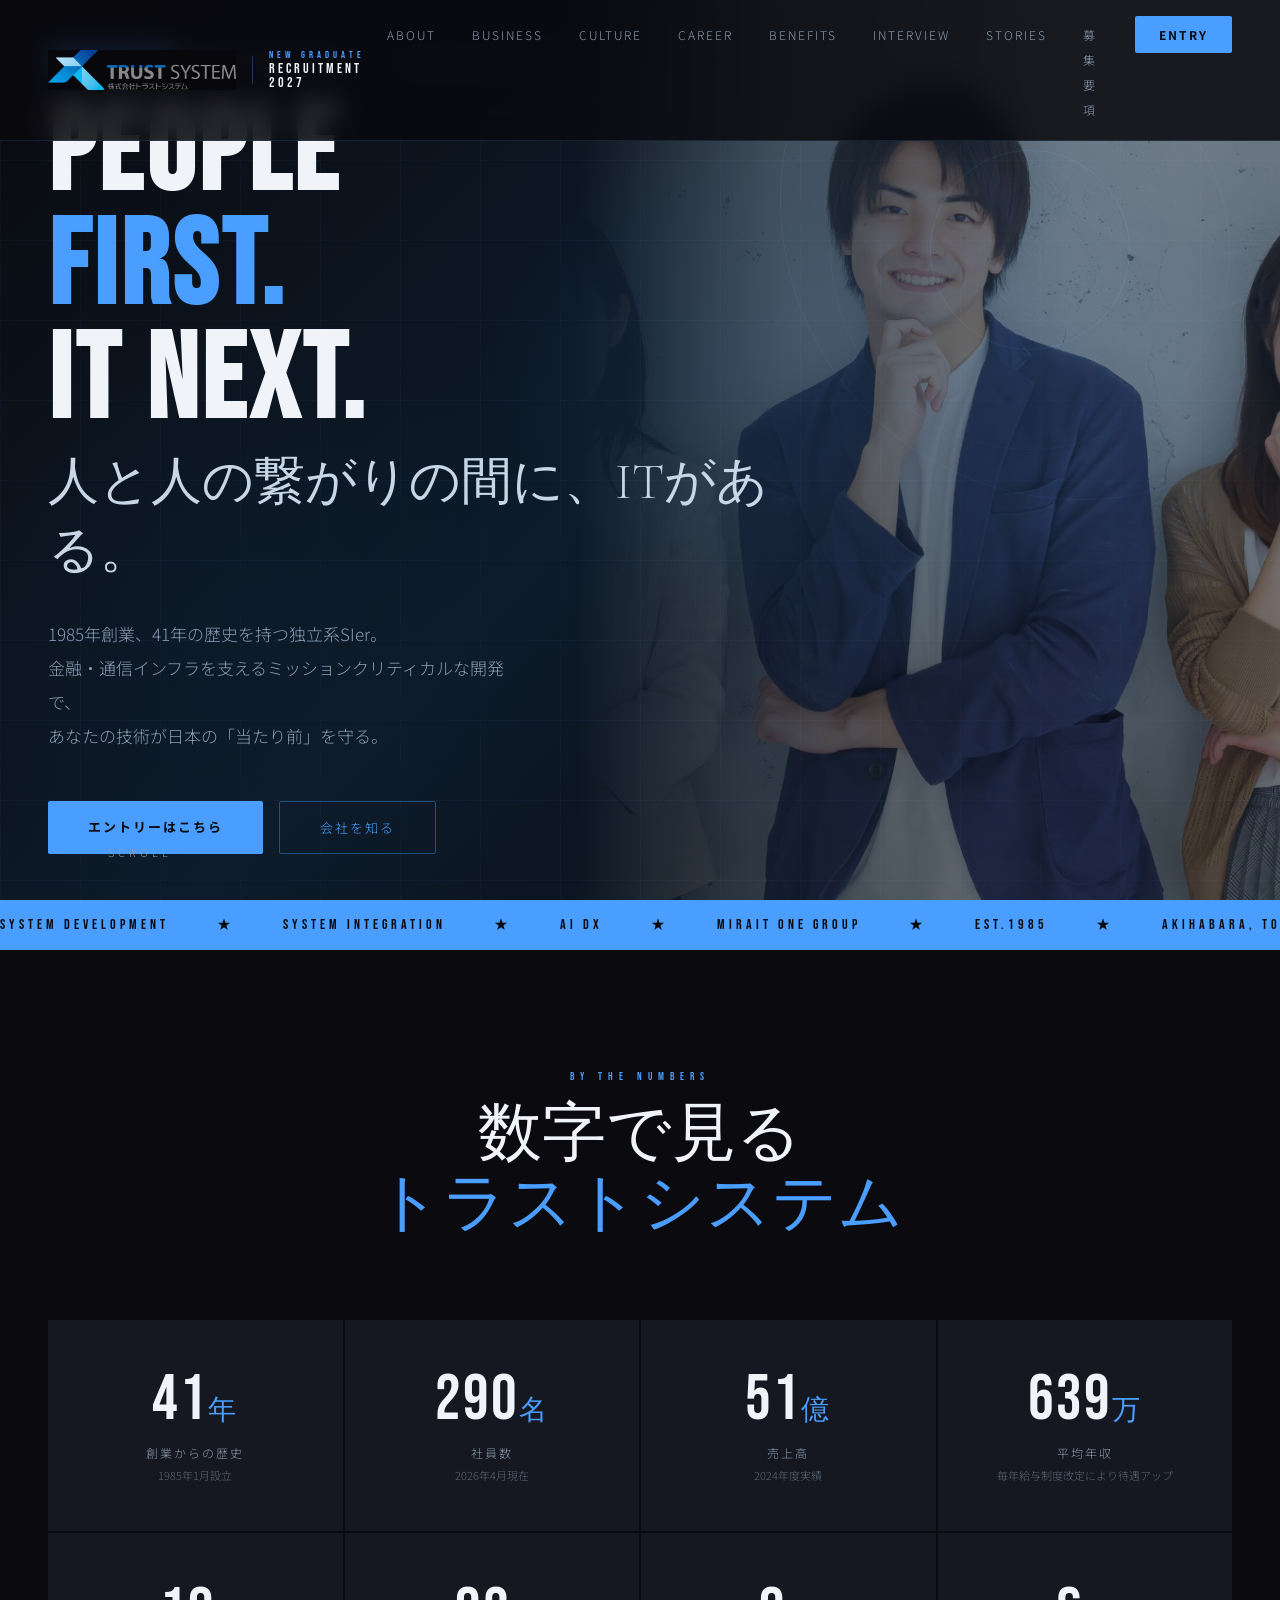
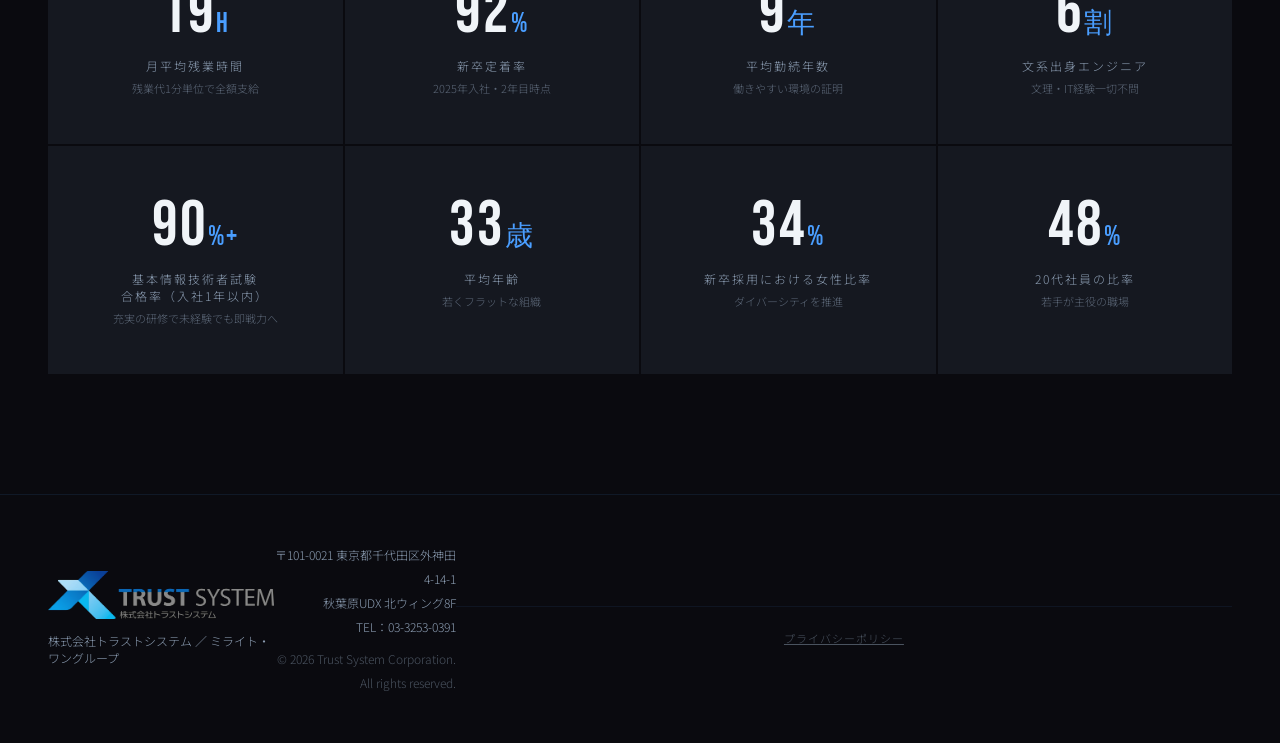
==== index.html @ 33cf2e9e "Add privacy policy link to footer and entry page Co-Authored-By: Claude Sonnet 4.6 <noreply@anthropi" ====
<!DOCTYPE html>
<html lang="ja">
<head>
<meta charset="UTF-8">
<meta name="viewport" content="width=device-width, initial-scale=1.0">
<title>新卒採用 特設サイト | 株式会社トラストシステム 新卒採用</title>
<link rel="preconnect" href="https://fonts.googleapis.com">
<link href="https://fonts.googleapis.com/css2?family=Noto+Sans+JP:wght@300;400;500;700&family=Bebas+Neue&family=Cormorant+Garamond:wght@300;400;600&display=swap" rel="stylesheet">
<link rel="stylesheet" href="css/style.css">
<link rel="icon" type="image/png" href="img/favicon.png">
</head>
<body>
<!-- NAV -->
<nav>
  <a class="nav-logo" href="index.html">
    <!-- 正式ロゴ画像 -->
    <img src="img/img_2.png" alt="株式会社トラストシステム" class="nav-logo-img" onerror="this.style.display=&#39;none&#39;;this.nextElementSibling.style.display=&#39;flex&#39;;">
    <!-- フォールバック用テキストロゴ -->
    <span style="display:none;font-family:&#39;Bebas Neue&#39;,sans-serif;font-size:18px;letter-spacing:3px;color:#f0f4f8;">TRUST<span style="color:#4a9eff;">SYSTEM</span></span>
    <div class="nav-logo-divider"></div>
    <div class="nav-logo-badge">
      <span class="nav-logo-badge-top">New Graduate</span>
      <span class="nav-logo-badge-bottom">RECRUITMENT 2027</span>
    </div>
  </a>
  <ul class="nav-links">
    <li><a href="about.html">About</a></li>
    <li><a href="business.html">Business</a></li>
    <li><a href="culture.html">Culture</a></li>
    <li><a href="career.html">Career</a></li>
    <li><a href="welfare.html">Benefits</a></li>
    <li><a href="interview.html">Interview</a></li>
    <li><a href="stories.html">Stories</a></li>
    <li><a href="recruit.html">募集要項</a></li>
    <li><a href="entry.html" class="nav-entry">Entry</a></li>
  </ul>
  <button class="nav-hamburger" id="navHamburger" aria-label="メニュー">
    <span></span><span></span><span></span>
  </button>
</nav>
<div class="nav-mobile-overlay" id="navOverlay"></div>
<div class="nav-mobile-menu" id="navMobileMenu">
  <a href="about.html">About</a>
  <a href="business.html">Business</a>
  <a href="culture.html">Culture</a>
  <a href="career.html">Career</a>
  <a href="welfare.html">Benefits</a>
  <a href="interview.html">Interview</a>
  <a href="stories.html">Stories</a>
  <a href="recruit.html">募集要項</a>
  <a href="entry.html" class="nav-entry-mobile">Entry</a>
</div>
<!-- HERO -->
<section id="hero">
  <div class="hero-bg"></div>
  <div class="hero-grid"></div>
  <div class="hero-circle hero-circle-1"></div>
  <div class="hero-circle hero-circle-2"></div>
  <div class="hero-circle hero-circle-3"></div>
  <!-- ヒーロー画像 -->
  <div style="
    position: absolute;
    right: 0; top: 0; bottom: 0;
    width: 55%;
    z-index: 0;
    overflow: hidden;
  ">
    <img src="img/img_1.jpeg" alt="トラストシステム 社員" style="
        width: 100%;
        height: 100%;
        object-fit: cover;
        object-position: center top;
        opacity: 0.45;
        mask-image: linear-gradient(to right, transparent 0%, rgba(0,0,0,0.6) 30%, rgba(0,0,0,1) 70%);
        -webkit-mask-image: linear-gradient(to right, transparent 0%, rgba(0,0,0,0.6) 30%, rgba(0,0,0,1) 70%);
      ">
  </div>

  <div class="hero-content">
    <div style="display:flex;align-items:center;gap:12px;margin-bottom:24px;opacity:0;animation:fadeUp 0.8s 0.2s forwards;">
      <div style="background:var(--accent);color:var(--black);font-family:&#39;Bebas Neue&#39;,sans-serif;font-size:11px;letter-spacing:4px;padding:6px 16px;">NEW GRADUATE</div>
      <div style="border:1px solid rgba(74,158,255,0.4);color:var(--accent);font-family:&#39;Bebas Neue&#39;,sans-serif;font-size:11px;letter-spacing:4px;padding:6px 16px;">RECRUITMENT 2027</div>
      <div style="width:32px;height:1px;background:rgba(74,158,255,0.4);"></div>
      <span style="font-size:11px;letter-spacing:3px;color:var(--gray);">株式会社トラストシステム</span>
    </div>
    <p class="hero-label" style="margin-bottom:0;opacity:1;animation:none;display:none;">Trust System — New Graduate Recruitment 2027</p>
    <h1 class="hero-title">PEOPLE<br><span class="accent">FIRST.</span><br>IT NEXT.</h1>
    <p class="hero-subtitle-jp">人と人の繋がりの間に、ITがある。</p>
    <p class="hero-tagline">
      1985年創業、41年の歴史を持つ独立系SIer。<br>
      金融・通信インフラを支えるミッションクリティカルな開発で、<br>
      あなたの技術が日本の「当たり前」を守る。
    </p>
    <div class="hero-ctas">
      <a href="entry.html" class="btn-primary">エントリーはこちら</a>
      <a href="about.html" class="btn-outline">会社を知る</a>
    </div>
  </div>
  <div class="scroll-indicator">
    <div class="scroll-line"></div>
    <span>Scroll</span>
  </div>
</section>
<!-- MARQUEE -->
<div class="marquee-section">
  <div class="marquee-track">
    <span class="marquee-item">SYSTEM DEVELOPMENT</span>
    <span class="marquee-item">★</span>
    <span class="marquee-item">SYSTEM INTEGRATION</span>
    <span class="marquee-item">★</span>
    <span class="marquee-item">AI DX</span>
    <span class="marquee-item">★</span>
    <span class="marquee-item">MIRAIT ONE GROUP</span>
    <span class="marquee-item">★</span>
    <span class="marquee-item">EST.1985</span>
    <span class="marquee-item">★</span>
    <span class="marquee-item">AKIHABARA, TOKYO</span>
    <span class="marquee-item">★</span>
    <span class="marquee-item">SYSTEM DEVELOPMENT</span>
    <span class="marquee-item">★</span>
    <span class="marquee-item">SYSTEM INTEGRATION</span>
    <span class="marquee-item">★</span>
    <span class="marquee-item">AI DX</span>
    <span class="marquee-item">★</span>
    <span class="marquee-item">MIRAIT ONE GROUP</span>
    <span class="marquee-item">★</span>
    <span class="marquee-item">EST.1985</span>
    <span class="marquee-item">★</span>
    <span class="marquee-item">AKIHABARA, TOKYO</span>
    <span class="marquee-item">★</span>
  </div>
</div>
<!-- NUMBERS -->
<section id="numbers">
  <div class="numbers-header">
    <p class="section-label">By the Numbers</p>
    <h2 class="section-title">数字で見る<br><em>トラストシステム</em></h2>
  </div>
  <div class="numbers-grid">
    <div class="number-card" style="opacity: 0; transform: translateY(20px); transition: opacity 0.6s, transform 0.6s;">
      <div class="number-value">41<span class="unit">年</span></div>
      <div class="number-label">創業からの歴史</div>
      <div class="number-sub">1985年1月設立</div>
    </div>
    <div class="number-card" style="opacity: 0; transform: translateY(20px); transition: opacity 0.6s, transform 0.6s;">
      <div class="number-value">290<span class="unit">名</span></div>
      <div class="number-label">社員数</div>
      <div class="number-sub">2026年4月現在</div>
    </div>
    <div class="number-card" style="opacity: 0; transform: translateY(20px); transition: opacity 0.6s, transform 0.6s;">
      <div class="number-value">51<span class="unit">億</span></div>
      <div class="number-label">売上高</div>
      <div class="number-sub">2024年度実績</div>
    </div>
    <div class="number-card" style="opacity: 0; transform: translateY(20px); transition: opacity 0.6s, transform 0.6s;">
      <div class="number-value">639<span class="unit">万</span></div>
      <div class="number-label">平均年収</div>
      <div class="number-sub">毎年給与制度改定により待遇アップ</div>
    </div>
    <div class="number-card" style="opacity: 0; transform: translateY(20px); transition: opacity 0.6s, transform 0.6s;">
      <div class="number-value">19<span class="unit">h</span></div>
      <div class="number-label">月平均残業時間</div>
      <div class="number-sub">残業代1分単位で全額支給</div>
    </div>
    <div class="number-card" style="opacity: 0; transform: translateY(20px); transition: opacity 0.6s, transform 0.6s;">
      <div class="number-value">92<span class="unit">%</span></div>
      <div class="number-label">新卒定着率</div>
      <div class="number-sub">2025年入社・2年目時点</div>
    </div>
    <div class="number-card" style="opacity: 0; transform: translateY(20px); transition: opacity 0.6s, transform 0.6s;">
      <div class="number-value">9<span class="unit">年</span></div>
      <div class="number-label">平均勤続年数</div>
      <div class="number-sub">働きやすい環境の証明</div>
    </div>
    <div class="number-card" style="opacity: 0; transform: translateY(20px); transition: opacity 0.6s, transform 0.6s;">
      <div class="number-value">6<span class="unit">割</span></div>
      <div class="number-label">文系出身エンジニア</div>
      <div class="number-sub">文理・IT経験一切不問</div>
    </div>
    <div class="number-card" style="opacity: 0; transform: translateY(20px); transition: opacity 0.6s, transform 0.6s;">
      <div class="number-value">90<span class="unit">%+</span></div>
      <div class="number-label">基本情報技術者試験<br>合格率（入社1年以内）</div>
      <div class="number-sub">充実の研修で未経験でも即戦力へ</div>
    </div>
    <div class="number-card" style="opacity: 0; transform: translateY(20px); transition: opacity 0.6s, transform 0.6s;">
      <div class="number-value">33<span class="unit">歳</span></div>
      <div class="number-label">平均年齢</div>
      <div class="number-sub">若くフラットな組織</div>
    </div>
    <div class="number-card" style="opacity: 0; transform: translateY(20px); transition: opacity 0.6s, transform 0.6s;">
      <div class="number-value">34<span class="unit">%</span></div>
      <div class="number-label">新卒採用における女性比率</div>
      <div class="number-sub">ダイバーシティを推進</div>
    </div>
    <div class="number-card" style="opacity: 0; transform: translateY(20px); transition: opacity 0.6s, transform 0.6s;">
      <div class="number-value">48<span class="unit">%</span></div>
      <div class="number-label">20代社員の比率</div>
      <div class="number-sub">若手が主役の職場</div>
    </div>
  </div>
</section>
<footer>
  <div>
    <div class="footer-logo"><img src="img/img_2.png" alt="株式会社トラストシステム"></div>
    <p style="font-size:12px;color:var(--gray);margin-top:8px;">株式会社トラストシステム ／ ミライト・ワングループ</p>
  </div>
  <div class="footer-info">
    <p>〒101-0021 東京都千代田区外神田4-14-1</p>
    <p>秋葉原UDX 北ウィング8F</p>
    <p>TEL：03-3253-0391</p>
    <p style="margin-top:8px;color:rgba(138,155,176,0.5);">© 2026 Trust System Corporation. All rights reserved.</p>
  </div>
  <div style="margin-top:16px;padding-top:16px;border-top:1px solid rgba(74,158,255,0.08);width:100%;text-align:center;">
    <a href="https://www.trustsystem.co.jp/privacypolicy" target="_blank" rel="noopener" style="font-size:11px;color:rgba(138,155,176,0.5);text-decoration:underline;letter-spacing:1px;">プライバシーポリシー</a>
  </div>
</footer>
<script>
  const observer = new IntersectionObserver((entries) => {
    entries.forEach(entry => {
      if (entry.isIntersecting) {
        entry.target.style.opacity = '1';
        entry.target.style.transform = 'translateY(0)';
      }
    });
  }, { threshold: 0.1 });
  document.querySelectorAll('.number-card,.biz-card,.culture-card,.welfare-item,.fork-card,.project-card').forEach(el => {
    el.style.opacity = '0';
    el.style.transform = 'translateY(20px)';
    el.style.transition = 'opacity 0.6s ease, transform 0.6s ease';
    observer.observe(el);
  });
  const nav = document.querySelector('nav');
  window.addEventListener('scroll', () => {
    nav.style.background = window.scrollY > 50 ? 'rgba(10,10,15,0.97)' : 'rgba(10,10,15,0.85)';
  });
  const currentPage = location.pathname.split('/').pop() || 'index.html';
  document.querySelectorAll('.nav-links a:not(.nav-entry)').forEach(a => {
    if (a.getAttribute('href') === currentPage) a.style.color = 'var(--accent)';
  });
  const hamburger = document.getElementById('navHamburger');
  const overlay = document.getElementById('navOverlay');
  const mobileMenu = document.getElementById('navMobileMenu');
  function toggleMenu(open) {
    hamburger.classList.toggle('open', open);
    overlay.classList.toggle('open', open);
    mobileMenu.classList.toggle('open', open);
    document.body.style.overflow = open ? 'hidden' : '';
  }
  hamburger.addEventListener('click', () => toggleMenu(!mobileMenu.classList.contains('open')));
  overlay.addEventListener('click', () => toggleMenu(false));
  mobileMenu.querySelectorAll('a').forEach(a => a.addEventListener('click', () => toggleMenu(false)));
</script>
</body>
</html>
---- css/style.css ----
:root {
    --black: #0a0a0f;
    --dark: #0f1117;
    --dark2: #151820;
    --navy: #0d1b2a;
    --blue: #1a3a5c;
    --accent: #4a9eff;
    --accent2: #7ec8e3;
    --white: #f0f4f8;
    --gray: #8a9bb0;
    --light-gray: #c8d6e5;
    --gold: #c9a84c;
  }

  * { margin: 0; padding: 0; box-sizing: border-box; }

  html { scroll-behavior: smooth; }

  body {
    background: var(--black);
    color: var(--white);
    font-family: 'Noto Sans JP', sans-serif;
    font-weight: 300;
    font-size: 17px;
    overflow-x: hidden;
  }

  /* ===== NAV ===== */
  nav {
    position: fixed;
    top: 0; left: 0; right: 0;
    z-index: 100;
    display: flex;
    justify-content: space-between;
    align-items: center;
    padding: 20px 48px;
    background: rgba(10,10,15,0.85);
    backdrop-filter: blur(12px);
    border-bottom: 1px solid rgba(74,158,255,0.15);
  }

  .nav-logo {
    display: flex;
    align-items: center;
    gap: 16px;
    text-decoration: none;
  }

  .nav-logo-img {
    height: 40px;
    width: auto;
    /* 黒背景のロゴなので背景とブレンド */
    mix-blend-mode: lighten;
  }

  .nav-logo-divider {
    width: 1px;
    height: 28px;
    background: rgba(74,158,255,0.3);
  }

  .nav-logo-badge {
    display: flex;
    flex-direction: column;
    gap: 2px;
  }

  .nav-logo-badge-top {
    font-family: 'Bebas Neue', sans-serif;
    font-size: 10px;
    letter-spacing: 4px;
    color: var(--accent);
    line-height: 1;
  }

  .nav-logo-badge-bottom {
    font-family: 'Bebas Neue', sans-serif;
    font-size: 14px;
    letter-spacing: 3px;
    color: var(--white);
    line-height: 1;
  }

  .nav-links {
    display: flex;
    gap: 36px;
    list-style: none;
  }

  .nav-links a {
    color: var(--gray);
    text-decoration: none;
    font-size: 12px;
    letter-spacing: 2px;
    text-transform: uppercase;
    transition: color 0.3s;
  }

  .nav-links a:hover { color: var(--accent); }

  .nav-entry {
    background: var(--accent);
    color: var(--black) !important;
    padding: 10px 24px;
    border-radius: 2px;
    font-weight: 700 !important;
    transition: background 0.3s !important;
  }

  .nav-entry:hover { background: var(--accent2) !important; color: var(--black) !important; }

  /* ===== HERO ===== */
  #hero {
    min-height: 100vh;
    display: flex;
    flex-direction: column;
    justify-content: center;
    align-items: flex-start;
    padding: 0 48px;
    position: relative;
    overflow: hidden;
  }

  .hero-bg {
    position: absolute;
    inset: 0;
    background:
      radial-gradient(ellipse 60% 50% at 80% 40%, rgba(26,58,92,0.6) 0%, transparent 70%),
      radial-gradient(ellipse 40% 60% at 20% 70%, rgba(13,27,42,0.8) 0%, transparent 60%),
      linear-gradient(135deg, #0a0a0f 0%, #0d1b2a 50%, #0a0a0f 100%);
  }

  .hero-grid {
    position: absolute;
    inset: 0;
    background-image:
      linear-gradient(rgba(74,158,255,0.04) 1px, transparent 1px),
      linear-gradient(90deg, rgba(74,158,255,0.04) 1px, transparent 1px);
    background-size: 80px 80px;
  }

  .hero-circle {
    position: absolute;
    border-radius: 50%;
    border: 1px solid rgba(74,158,255,0.1);
  }

  .hero-circle-1 {
    width: 600px; height: 600px;
    right: -100px; top: -100px;
    animation: rotate 40s linear infinite;
  }

  .hero-circle-2 {
    width: 400px; height: 400px;
    right: 50px; top: 50px;
    border-color: rgba(74,158,255,0.07);
    animation: rotate 30s linear infinite reverse;
  }

  .hero-circle-3 {
    width: 200px; height: 200px;
    right: 150px; top: 150px;
    border-color: rgba(74,158,255,0.15);
  }

  @keyframes rotate {
    from { transform: rotate(0deg); }
    to { transform: rotate(360deg); }
  }

  .hero-content {
    position: relative;
    z-index: 1;
    max-width: 800px;
  }

  .hero-label {
    font-family: 'Bebas Neue', sans-serif;
    font-size: 12px;
    letter-spacing: 6px;
    color: var(--accent);
    margin-bottom: 24px;
    opacity: 0;
    animation: fadeUp 0.8s 0.2s forwards;
  }

  .hero-title {
    font-family: 'Bebas Neue', sans-serif;
    font-size: clamp(64px, 10vw, 120px);
    line-height: 0.95;
    letter-spacing: 4px;
    color: var(--white);
    margin-bottom: 8px;
    opacity: 0;
    animation: fadeUp 0.8s 0.4s forwards;
  }

  .hero-title .accent { color: var(--accent); }

  .hero-subtitle-jp {
    font-family: 'Cormorant Garamond', serif;
    font-size: clamp(28px, 4vw, 52px);
    font-weight: 300;
    color: var(--light-gray);
    margin-bottom: 32px;
    opacity: 0;
    animation: fadeUp 0.8s 0.6s forwards;
  }

  .hero-tagline {
    font-size: 17px;
    line-height: 2;
    color: var(--gray);
    max-width: 480px;
    margin-bottom: 48px;
    opacity: 0;
    animation: fadeUp 0.8s 0.8s forwards;
  }

  .hero-ctas {
    display: flex;
    gap: 16px;
    opacity: 0;
    animation: fadeUp 0.8s 1s forwards;
  }

  .btn-primary {
    background: var(--accent);
    color: var(--black);
    padding: 16px 40px;
    font-size: 13px;
    font-weight: 700;
    letter-spacing: 2px;
    text-transform: uppercase;
    text-decoration: none;
    border-radius: 2px;
    transition: all 0.3s;
    font-family: 'Noto Sans JP', sans-serif;
  }

  .btn-primary:hover {
    background: var(--accent2);
    transform: translateY(-2px);
    box-shadow: 0 8px 24px rgba(74,158,255,0.3);
  }

  .btn-outline {
    border: 1px solid rgba(74,158,255,0.4);
    color: var(--accent);
    padding: 16px 40px;
    font-size: 13px;
    letter-spacing: 2px;
    text-transform: uppercase;
    text-decoration: none;
    border-radius: 2px;
    transition: all 0.3s;
  }

  .btn-outline:hover {
    border-color: var(--accent);
    background: rgba(74,158,255,0.1);
  }

  .scroll-indicator {
    position: absolute;
    bottom: 40px;
    left: 48px;
    z-index: 1;
    display: flex;
    align-items: center;
    gap: 12px;
    opacity: 0;
    animation: fadeIn 1s 1.5s forwards;
  }

  .scroll-indicator span {
    font-size: 11px;
    letter-spacing: 4px;
    color: var(--gray);
    text-transform: uppercase;
  }

  .scroll-line {
    width: 48px;
    height: 1px;
    background: linear-gradient(90deg, var(--accent), transparent);
    animation: pulse 2s infinite;
  }

  @keyframes pulse { 0%,100%{opacity:0.4} 50%{opacity:1} }
  @keyframes fadeUp { from{opacity:0;transform:translateY(30px)} to{opacity:1;transform:translateY(0)} }
  @keyframes fadeIn { from{opacity:0} to{opacity:1} }

  /* ===== SECTION BASE ===== */
  section {
    padding: 120px 48px;
    position: relative;
  }

  .section-label {
    font-family: 'Bebas Neue', sans-serif;
    font-size: 11px;
    letter-spacing: 6px;
    color: var(--accent);
    margin-bottom: 16px;
    text-transform: uppercase;
  }

  .section-title {
    font-family: 'Cormorant Garamond', serif;
    font-size: clamp(36px, 5vw, 64px);
    font-weight: 300;
    line-height: 1.1;
    margin-bottom: 24px;
  }

  .section-title em {
    font-style: normal;
    color: var(--accent);
  }

  .section-desc {
    font-size: 14px;
    line-height: 2;
    color: var(--gray);
    max-width: 540px;
  }

  .divider {
    width: 40px;
    height: 1px;
    background: var(--accent);
    margin: 24px 0;
  }

  /* ===== ABOUT ===== */
  #about {
    background: var(--dark);
  }

  .about-inner {
    display: grid;
    grid-template-columns: 1fr 1fr;
    gap: 80px;
    align-items: center;
    max-width: 1200px;
    margin: 0 auto;
  }

  .about-visual {
    position: relative;
  }

  .about-card {
    background: linear-gradient(135deg, var(--navy), var(--dark2));
    border: 1px solid rgba(74,158,255,0.15);
    border-radius: 4px;
    padding: 48px;
    position: relative;
    overflow: hidden;
  }

  .about-card::before {
    content: '';
    position: absolute;
    top: 0; left: 0; right: 0;
    height: 2px;
    background: linear-gradient(90deg, var(--accent), transparent);
  }

  .about-quote {
    font-family: 'Cormorant Garamond', serif;
    font-size: 28px;
    font-weight: 300;
    line-height: 1.6;
    color: var(--white);
    margin-bottom: 24px;
  }

  .about-quote-sub {
    font-size: 13px;
    color: var(--gray);
    line-height: 2;
  }

  .about-floating-label {
    position: absolute;
    top: 20px; right: 20px;
    background: rgba(74,158,255,0.1);
    border: 1px solid rgba(74,158,255,0.2);
    padding: 6px 14px;
    border-radius: 2px;
    font-family: 'Bebas Neue', sans-serif;
    font-size: 11px;
    letter-spacing: 3px;
    color: var(--accent);
  }

  /* ===== NUMBERS ===== */
  #numbers {
    background: var(--black);
  }

  .numbers-header {
    text-align: center;
    max-width: 600px;
    margin: 0 auto 80px;
  }

  .numbers-grid {
    display: grid;
    grid-template-columns: repeat(4, 1fr);
    gap: 2px;
    max-width: 1200px;
    margin: 0 auto;
  }

  .number-card {
    background: var(--dark2);
    padding: 48px 32px;
    text-align: center;
    position: relative;
    overflow: hidden;
    transition: background 0.3s;
  }

  .number-card:hover { background: var(--navy); }

  .number-card::after {
    content: '';
    position: absolute;
    bottom: 0; left: 0; right: 0;
    height: 2px;
    background: linear-gradient(90deg, transparent, var(--accent), transparent);
    transform: scaleX(0);
    transition: transform 0.4s;
  }

  .number-card:hover::after { transform: scaleX(1); }

  .number-value {
    font-family: 'Bebas Neue', sans-serif;
    font-size: 64px;
    line-height: 1;
    color: var(--white);
    letter-spacing: 2px;
  }

  .number-value .unit {
    font-size: 28px;
    color: var(--accent);
  }

  .number-label {
    font-size: 12px;
    color: var(--gray);
    letter-spacing: 2px;
    margin-top: 12px;
    text-transform: uppercase;
  }

  .number-sub {
    font-size: 11px;
    color: rgba(138,155,176,0.6);
    margin-top: 6px;
  }

  /* ===== BUSINESS ===== */
  #business {
    background: var(--dark);
  }

  .business-inner {
    max-width: 1200px;
    margin: 0 auto;
  }

  .business-header {
    display: grid;
    grid-template-columns: 1fr 1fr;
    gap: 80px;
    align-items: end;
    margin-bottom: 64px;
  }

  .business-cards {
    display: grid;
    grid-template-columns: repeat(3, 1fr);
    gap: 2px;
  }

  .biz-card {
    background: var(--dark2);
    padding: 48px 32px;
    position: relative;
    overflow: hidden;
    transition: background 0.3s;
    cursor: default;
  }

  .biz-card:hover { background: var(--navy); }

  .biz-num {
    font-family: 'Bebas Neue', sans-serif;
    font-size: 80px;
    line-height: 1;
    color: rgba(74,158,255,0.08);
    position: absolute;
    top: 20px; right: 24px;
    letter-spacing: 2px;
  }

  .biz-icon {
    width: 48px;
    height: 48px;
    border: 1px solid rgba(74,158,255,0.3);
    border-radius: 4px;
    display: flex;
    align-items: center;
    justify-content: center;
    margin-bottom: 24px;
    font-size: 22px;
  }

  .biz-title {
    font-size: 18px;
    font-weight: 500;
    margin-bottom: 8px;
    color: var(--white);
  }

  .biz-en {
    font-family: 'Bebas Neue', sans-serif;
    font-size: 11px;
    letter-spacing: 4px;
    color: var(--accent);
    margin-bottom: 16px;
  }

  .biz-desc {
    font-size: 16px;
    line-height: 2;
    color: var(--gray);
  }

  /* ===== CULTURE ===== */
  #culture {
    background: var(--black);
    overflow: hidden;
  }

  .culture-inner {
    max-width: 1200px;
    margin: 0 auto;
  }

  .culture-header {
    margin-bottom: 64px;
  }

  .culture-grid {
    display: grid;
    grid-template-columns: repeat(2, 1fr);
    gap: 2px;
  }

  .culture-card {
    background: var(--dark2);
    padding: 48px;
    position: relative;
    overflow: hidden;
    transition: background 0.3s;
  }

  .culture-card:hover { background: var(--navy); }

  .culture-card.featured {
    grid-column: span 2;
    display: grid;
    grid-template-columns: 1fr 1fr;
    gap: 48px;
    align-items: center;
    background: linear-gradient(135deg, var(--navy), var(--blue));
  }

  .culture-tag {
    display: inline-block;
    background: rgba(74,158,255,0.1);
    border: 1px solid rgba(74,158,255,0.2);
    padding: 4px 12px;
    border-radius: 2px;
    font-size: 11px;
    letter-spacing: 3px;
    color: var(--accent);
    text-transform: uppercase;
    margin-bottom: 20px;
  }

  .culture-title {
    font-size: 22px;
    font-weight: 500;
    margin-bottom: 16px;
    line-height: 1.4;
  }

  .culture-desc {
    font-size: 16px;
    line-height: 2;
    color: var(--gray);
  }

  .culture-visual-num {
    font-family: 'Bebas Neue', sans-serif;
    font-size: 120px;
    line-height: 1;
    color: rgba(74,158,255,0.1);
    letter-spacing: 4px;
  }

  /* ===== CAREER PATH ===== */
  #career {
    background: var(--dark);
  }

  .career-inner {
    max-width: 1200px;
    margin: 0 auto;
  }

  .career-header {
    display: grid;
    grid-template-columns: 1fr 1fr;
    gap: 80px;
    margin-bottom: 64px;
    align-items: end;
  }

  .career-path {
    display: flex;
    gap: 0;
    position: relative;
  }

  .career-path::before {
    content: '';
    position: absolute;
    top: 40px;
    left: 40px;
    right: 40px;
    height: 1px;
    background: linear-gradient(90deg, var(--accent), rgba(74,158,255,0.2));
  }

  .career-step {
    flex: 1;
    text-align: center;
    padding: 0 12px;
    position: relative;
  }

  .career-dot {
    width: 80px;
    height: 80px;
    border-radius: 50%;
    border: 2px solid rgba(74,158,255,0.3);
    background: var(--dark2);
    display: flex;
    align-items: center;
    justify-content: center;
    margin: 0 auto 20px;
    font-family: 'Bebas Neue', sans-serif;
    font-size: 20px;
    color: var(--accent);
    position: relative;
    z-index: 1;
    transition: all 0.3s;
  }

  .career-step:hover .career-dot {
    background: var(--accent);
    color: var(--black);
    border-color: var(--accent);
  }

  .career-step-title {
    font-size: 14px;
    font-weight: 500;
    margin-bottom: 8px;
    color: var(--white);
  }

  .career-step-year {
    font-family: 'Bebas Neue', sans-serif;
    font-size: 11px;
    letter-spacing: 3px;
    color: var(--accent);
    margin-bottom: 8px;
  }

  .career-step-desc {
    font-size: 11px;
    line-height: 1.8;
    color: var(--gray);
  }

  .career-fork {
    margin-top: 64px;
    display: grid;
    grid-template-columns: 1fr 1fr;
    gap: 2px;
  }

  .fork-card {
    background: var(--dark2);
    padding: 40px;
    border-top: 2px solid var(--accent);
    position: relative;
    transition: background 0.3s;
  }

  .fork-card:hover { background: var(--navy); }

  .fork-tag {
    font-family: 'Bebas Neue', sans-serif;
    font-size: 11px;
    letter-spacing: 4px;
    color: var(--accent);
    margin-bottom: 12px;
  }

  .fork-title {
    font-size: 20px;
    font-weight: 500;
    margin-bottom: 16px;
  }

  .fork-desc {
    font-size: 16px;
    line-height: 2;
    color: var(--gray);
  }

  /* ===== WANTEDLY STORIES ===== */
  #stories {
    background: var(--dark2);
  }

  .stories-inner {
    max-width: 1200px;
    margin: 0 auto;
  }

  .stories-header {
    display: flex;
    justify-content: space-between;
    align-items: flex-end;
    margin-bottom: 48px;
  }

  .stories-link-all {
    display: flex;
    align-items: center;
    gap: 8px;
    font-size: 12px;
    letter-spacing: 2px;
    color: var(--accent);
    text-decoration: none;
    text-transform: uppercase;
    transition: gap 0.3s;
  }

  .stories-link-all:hover { gap: 14px; }
  .stories-link-all::after { content: '→'; }

  .stories-list {
    display: flex;
    flex-direction: column;
    gap: 2px;
  }

  .story-item {
    display: flex;
    align-items: center;
    gap: 32px;
    background: var(--dark);
    padding: 28px 32px;
    text-decoration: none;
    color: var(--white);
    transition: background 0.3s;
    position: relative;
    overflow: hidden;
  }

  .story-item::before {
    content: '';
    position: absolute;
    left: 0; top: 0; bottom: 0;
    width: 2px;
    background: var(--accent);
    transform: scaleY(0);
    transition: transform 0.3s;
  }

  .story-item:hover { background: var(--navy); }
  .story-item:hover::before { transform: scaleY(1); }

  .story-num {
    font-family: 'Bebas Neue', sans-serif;
    font-size: 28px;
    color: rgba(74,158,255,0.2);
    min-width: 40px;
    letter-spacing: 2px;
  }

  .story-content { flex: 1; }

  .story-tag-label {
    font-size: 10px;
    letter-spacing: 3px;
    color: var(--accent);
    text-transform: uppercase;
    margin-bottom: 6px;
  }

  .story-title {
    font-size: 16px;
    font-weight: 500;
    color: var(--white);
    line-height: 1.5;
    margin-bottom: 6px;
  }

  .story-excerpt {
    font-size: 15px;
    color: var(--gray);
    line-height: 1.7;
  }

  .story-arrow {
    font-size: 18px;
    color: var(--accent);
    opacity: 0;
    transition: opacity 0.3s, transform 0.3s;
    transform: translateX(-8px);
  }

  .story-item:hover .story-arrow {
    opacity: 1;
    transform: translateX(0);
  }

  /* ===== WELFARE ===== */
  #welfare {
    background: var(--black);
  }

  .welfare-inner {
    max-width: 1200px;
    margin: 0 auto;
  }

  .welfare-grid {
    display: grid;
    grid-template-columns: repeat(3, 1fr);
    gap: 2px;
    margin-top: 64px;
  }

  .welfare-item {
    background: var(--dark2);
    padding: 40px 32px;
    transition: background 0.3s;
  }

  .welfare-item:hover { background: var(--navy); }

  .welfare-icon {
    font-size: 28px;
    margin-bottom: 16px;
    display: block;
  }

  .welfare-title {
    font-size: 16px;
    font-weight: 500;
    margin-bottom: 12px;
    color: var(--white);
  }

  .welfare-desc {
    font-size: 15px;
    line-height: 2;
    color: var(--gray);
  }

  .welfare-highlight {
    font-family: 'Bebas Neue', sans-serif;
    font-size: 32px;
    color: var(--accent);
    display: block;
    margin-bottom: 4px;
  }

  /* ===== RECRUIT INFO ===== */
  #recruit {
    background: var(--dark);
  }

  .recruit-inner {
    max-width: 1200px;
    margin: 0 auto;
  }

  .recruit-table {
    width: 100%;
    border-collapse: collapse;
    margin-top: 48px;
    font-size: 16px;
  }

  .recruit-table tr {
    border-bottom: 1px solid rgba(74,158,255,0.1);
  }

  .recruit-table td {
    padding: 20px 0;
    vertical-align: top;
  }

  .recruit-table td:first-child {
    width: 180px;
    color: var(--accent);
    font-size: 12px;
    letter-spacing: 2px;
    padding-right: 32px;
    font-family: 'Bebas Neue', sans-serif;
  }

  .recruit-table td:last-child {
    color: var(--light-gray);
    line-height: 2;
  }

  /* ===== ENTRY ===== */
  #entry {
    background: linear-gradient(135deg, var(--navy) 0%, var(--dark2) 100%);
    text-align: center;
    padding: 120px 48px;
    position: relative;
    overflow: hidden;
  }

  #entry::before {
    content: 'ENTRY';
    position: absolute;
    font-family: 'Bebas Neue', sans-serif;
    font-size: 300px;
    color: rgba(74,158,255,0.04);
    top: 50%;
    left: 50%;
    transform: translate(-50%, -50%);
    letter-spacing: 20px;
    white-space: nowrap;
  }

  .entry-content {
    position: relative;
    z-index: 1;
  }

  .entry-title {
    font-family: 'Bebas Neue', sans-serif;
    font-size: clamp(48px, 8vw, 96px);
    letter-spacing: 6px;
    line-height: 1;
    margin-bottom: 24px;
  }

  .entry-desc {
    font-size: 14px;
    line-height: 2;
    color: var(--gray);
    max-width: 480px;
    margin: 0 auto 48px;
  }

  .entry-btn {
    display: inline-block;
    background: var(--accent);
    color: var(--black);
    padding: 20px 64px;
    font-size: 14px;
    font-weight: 700;
    letter-spacing: 4px;
    text-transform: uppercase;
    text-decoration: none;
    border-radius: 2px;
    transition: all 0.3s;
  }

  .entry-btn:hover {
    background: var(--white);
    transform: translateY(-3px);
    box-shadow: 0 12px 32px rgba(74,158,255,0.3);
  }

  /* ===== FOOTER ===== */
  footer {
    background: var(--black);
    padding: 48px;
    border-top: 1px solid rgba(74,158,255,0.1);
    display: flex;
    justify-content: space-between;
    align-items: center;
  }

  .footer-logo {
    display: block;
  }

  .footer-logo img {
    height: 48px;
    width: auto;
    mix-blend-mode: lighten;
  }

  .footer-info {
    font-size: 12px;
    color: var(--gray);
    line-height: 2;
    text-align: right;
  }

  /* ===== MARQUEE ===== */
  .marquee-section {
    overflow: hidden;
    background: var(--accent);
    padding: 16px 0;
  }

  .marquee-track {
    display: flex;
    gap: 48px;
    animation: marquee 20s linear infinite;
    white-space: nowrap;
  }

  .marquee-item {
    font-family: 'Bebas Neue', sans-serif;
    font-size: 14px;
    letter-spacing: 4px;
    color: var(--black);
    flex-shrink: 0;
  }

  @keyframes marquee {
    from { transform: translateX(0); }
    to { transform: translateX(-50%); }
  }

  /* ===== FLOW ===== */
  .flow-section {
    margin-top: 64px;
  }

  .flow-steps {
    display: flex;
    align-items: flex-start;
    gap: 0;
    position: relative;
  }

  .flow-step {
    flex: 1;
    position: relative;
    padding-top: 24px;
  }

  .flow-step::before {
    content: '';
    position: absolute;
    top: 36px;
    left: calc(50% + 24px);
    right: calc(-50% + 24px);
    height: 1px;
    background: rgba(74,158,255,0.2);
  }

  .flow-step:last-child::before { display: none; }

  .flow-bubble {
    width: 48px;
    height: 48px;
    background: var(--dark2);
    border: 2px solid rgba(74,158,255,0.4);
    border-radius: 50%;
    display: flex;
    align-items: center;
    justify-content: center;
    font-family: 'Bebas Neue', sans-serif;
    font-size: 16px;
    color: var(--accent);
    margin: 0 auto 16px;
  }

  .flow-label {
    text-align: center;
    font-size: 13px;
    color: var(--light-gray);
    line-height: 1.6;
  }

  /* ===== CLIENTS STRIP ===== */
  .clients-strip {
    background: var(--dark2);
    padding: 40px 48px;
    border-top: 1px solid rgba(74,158,255,0.1);
    border-bottom: 1px solid rgba(74,158,255,0.1);
  }

  .clients-label {
    font-family: 'Bebas Neue', sans-serif;
    font-size: 11px;
    letter-spacing: 5px;
    color: var(--gray);
    margin-bottom: 24px;
    text-align: center;
  }

  .clients-list {
    display: flex;
    flex-wrap: wrap;
    gap: 12px;
    justify-content: center;
    max-width: 900px;
    margin: 0 auto;
  }

  .client-tag {
    background: rgba(74,158,255,0.06);
    border: 1px solid rgba(74,158,255,0.15);
    padding: 8px 20px;
    border-radius: 2px;
    font-size: 12px;
    color: var(--gray);
    letter-spacing: 1px;
    transition: all 0.3s;
  }

  .client-tag:hover {
    background: rgba(74,158,255,0.12);
    border-color: rgba(74,158,255,0.3);
    color: var(--light-gray);
  }

  /* ===== RESPONSIVE ===== */
  @media (max-width: 768px) {
    nav { padding: 16px 24px; }
    .nav-links { display: none; }
    section { padding: 80px 24px; }
    #hero { padding: 0 24px; }
    .hero-title { font-size: 56px; }
    .about-inner, .business-header, .career-header { grid-template-columns: 1fr; gap: 40px; }
    .numbers-grid { grid-template-columns: repeat(2, 1fr); }
    .business-cards { grid-template-columns: 1fr; }
    .culture-grid { grid-template-columns: 1fr; }
    .culture-card.featured { grid-column: span 1; grid-template-columns: 1fr; }
    .career-path { flex-direction: column; gap: 32px; }
    .career-path::before { display: none; }
    .career-fork { grid-template-columns: 1fr; }
    #sns [style*="grid-template-columns:repeat(3"] { grid-template-columns: 1fr !important; }
    .welfare-grid { grid-template-columns: 1fr; }

    [style*="grid-template-columns: repeat(4"] { grid-template-columns: repeat(2, 1fr) !important; }
    [style*="grid-template-columns: repeat(3"] { grid-template-columns: repeat(2, 1fr) !important; }
    footer { flex-direction: column; gap: 24px; text-align: center; }
    .footer-info { text-align: center; }
    .scroll-indicator { display: none; }
    .flow-steps { flex-direction: column; align-items: center; gap: 24px; }
    .flow-step::before { display: none; }
    .recruit-table td:first-child { width: 120px; }
  }

  /* ===== 福利厚生グリッド PC3列 ===== */
  .welfare-cat-grid-4,
  .welfare-cat-grid-3,
  .welfare-cat-grid-2 {
    display: grid !important;
    grid-template-columns: repeat(3, 1fr) !important;
    gap: 2px;
    margin-top: 2px;
  }
  .welfare-highlight-grid {
    display: grid !important;
    grid-template-columns: repeat(3, 1fr) !important;
    gap: 2px;
    margin-bottom: 2px;
  }

  @media (max-width: 768px) {
    .welfare-cat-grid-4,
    .welfare-cat-grid-3,
    .welfare-cat-grid-2,
    .welfare-highlight-grid {
      grid-template-columns: 1fr !important;
    }
  }

  /* ===== HAMBURGER MENU ===== */
  .nav-hamburger {
    display: none;
    flex-direction: column;
    justify-content: center;
    gap: 5px;
    cursor: pointer;
    padding: 8px;
    background: none;
    border: none;
    z-index: 200;
  }
  .nav-hamburger span {
    display: block;
    width: 22px;
    height: 2px;
    background: var(--white);
    transition: all 0.3s ease;
    border-radius: 1px;
  }
  .nav-hamburger.open span:nth-child(1) { transform: translateY(7px) rotate(45deg); }
  .nav-hamburger.open span:nth-child(2) { opacity: 0; transform: scaleX(0); }
  .nav-hamburger.open span:nth-child(3) { transform: translateY(-7px) rotate(-45deg); }

  .nav-mobile-overlay {
    display: none;
    position: fixed;
    inset: 0;
    background: rgba(0,0,0,0.6);
    z-index: 150;
    backdrop-filter: blur(2px);
  }
  .nav-mobile-overlay.open { display: block; }

  .nav-mobile-menu {
    position: fixed;
    top: 0; right: 0; bottom: 0;
    width: 280px;
    background: var(--dark);
    border-left: 1px solid rgba(74,158,255,0.15);
    z-index: 160;
    transform: translateX(100%);
    transition: transform 0.35s cubic-bezier(0.4,0,0.2,1);
    padding: 88px 40px 40px;
    display: flex;
    flex-direction: column;
    overflow-y: auto;
  }
  .nav-mobile-menu.open { transform: translateX(0); }
  .nav-mobile-menu a {
    color: var(--gray);
    text-decoration: none;
    font-size: 12px;
    letter-spacing: 3px;
    text-transform: uppercase;
    padding: 18px 0;
    border-bottom: 1px solid rgba(74,158,255,0.08);
    transition: color 0.3s;
    display: block;
  }
  .nav-mobile-menu a:hover { color: var(--accent); }
  .nav-mobile-menu .nav-entry-mobile {
    margin-top: 28px;
    background: var(--accent);
    color: var(--black) !important;
    text-align: center;
    padding: 14px 0;
    border-radius: 2px;
    font-weight: 700;
    border-bottom: none;
    letter-spacing: 2px;
  }
  .nav-mobile-menu .nav-entry-mobile:hover { background: #6bb3ff; }

  @media (max-width: 768px) {
    .nav-hamburger { display: flex; }
  }
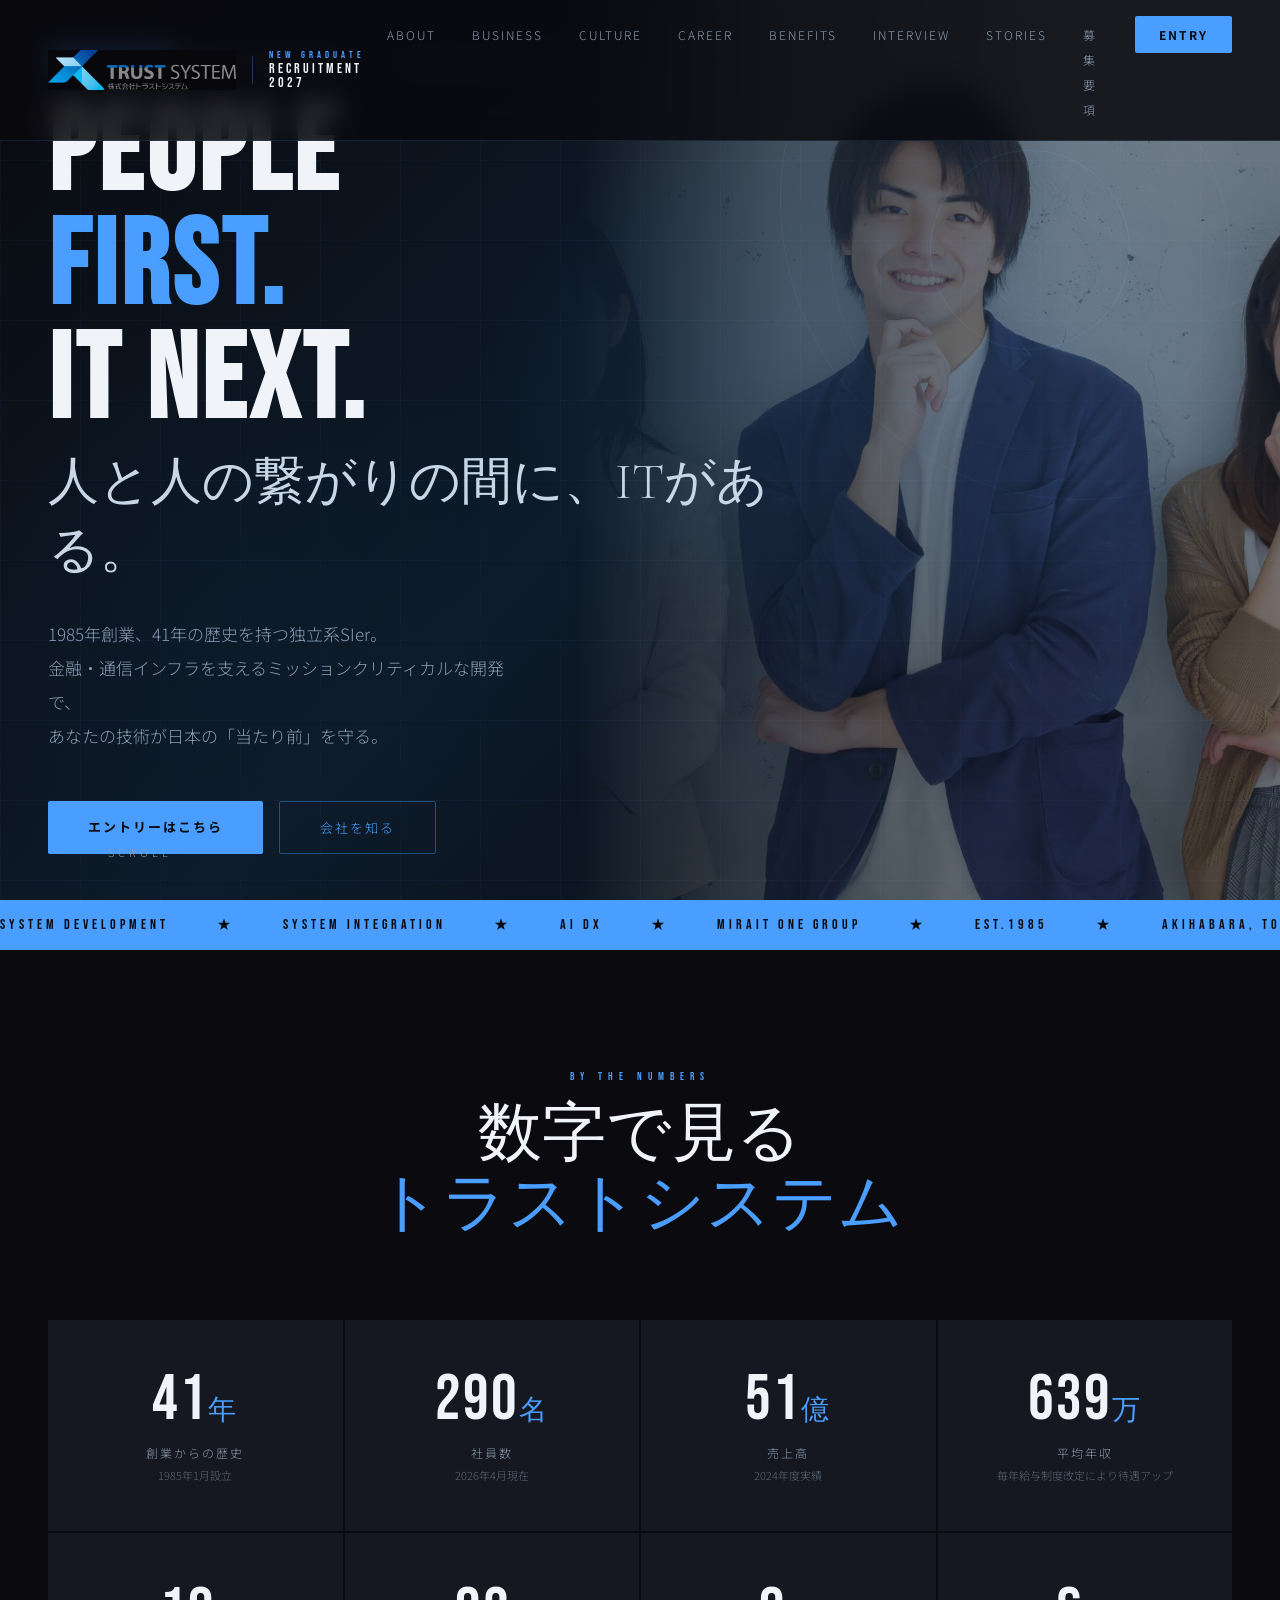
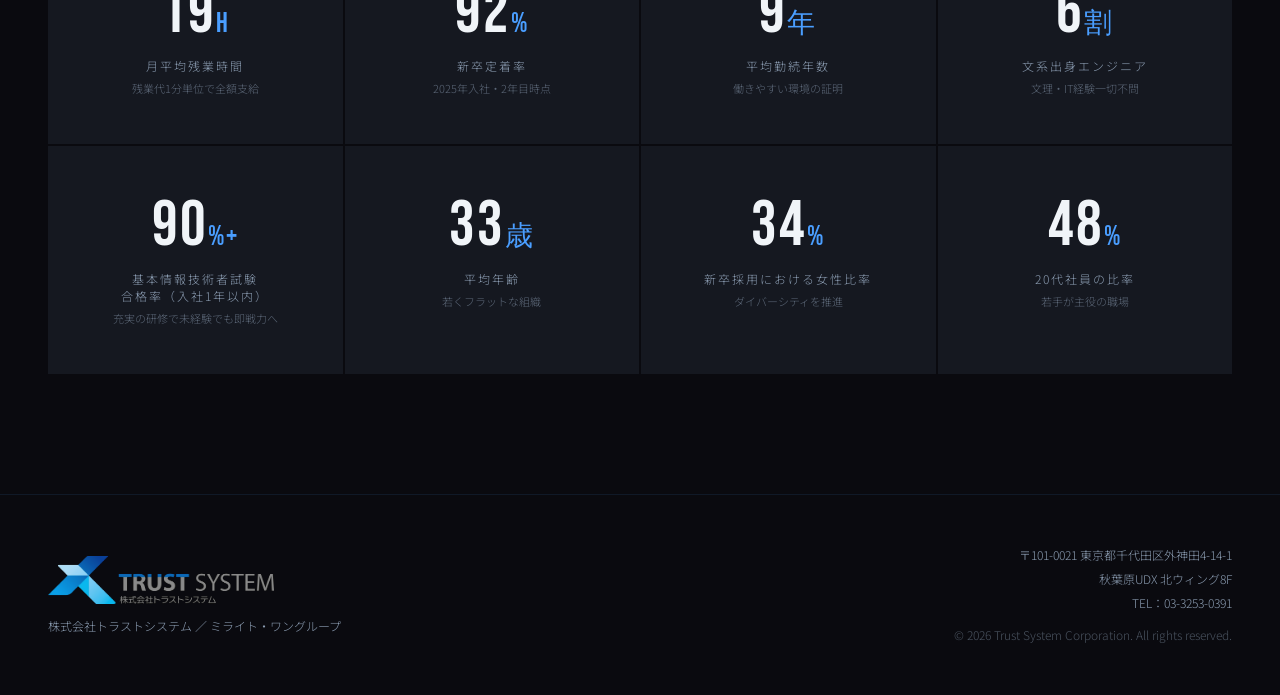
==== commit 1aceb1ef: "Remove privacy policy from footer, keep only on entry page Co-Authored-By: Claude Sonnet 4.6 <norepl" ====
--- a/index.html
+++ b/index.html
@@ -210,9 +210,6 @@
     <p>TEL：03-3253-0391</p>
     <p style="margin-top:8px;color:rgba(138,155,176,0.5);">© 2026 Trust System Corporation. All rights reserved.</p>
   </div>
-  <div style="margin-top:16px;padding-top:16px;border-top:1px solid rgba(74,158,255,0.08);width:100%;text-align:center;">
-    <a href="https://www.trustsystem.co.jp/privacypolicy" target="_blank" rel="noopener" style="font-size:11px;color:rgba(138,155,176,0.5);text-decoration:underline;letter-spacing:1px;">プライバシーポリシー</a>
-  </div>
 </footer>
 <script>
   const observer = new IntersectionObserver((entries) => {
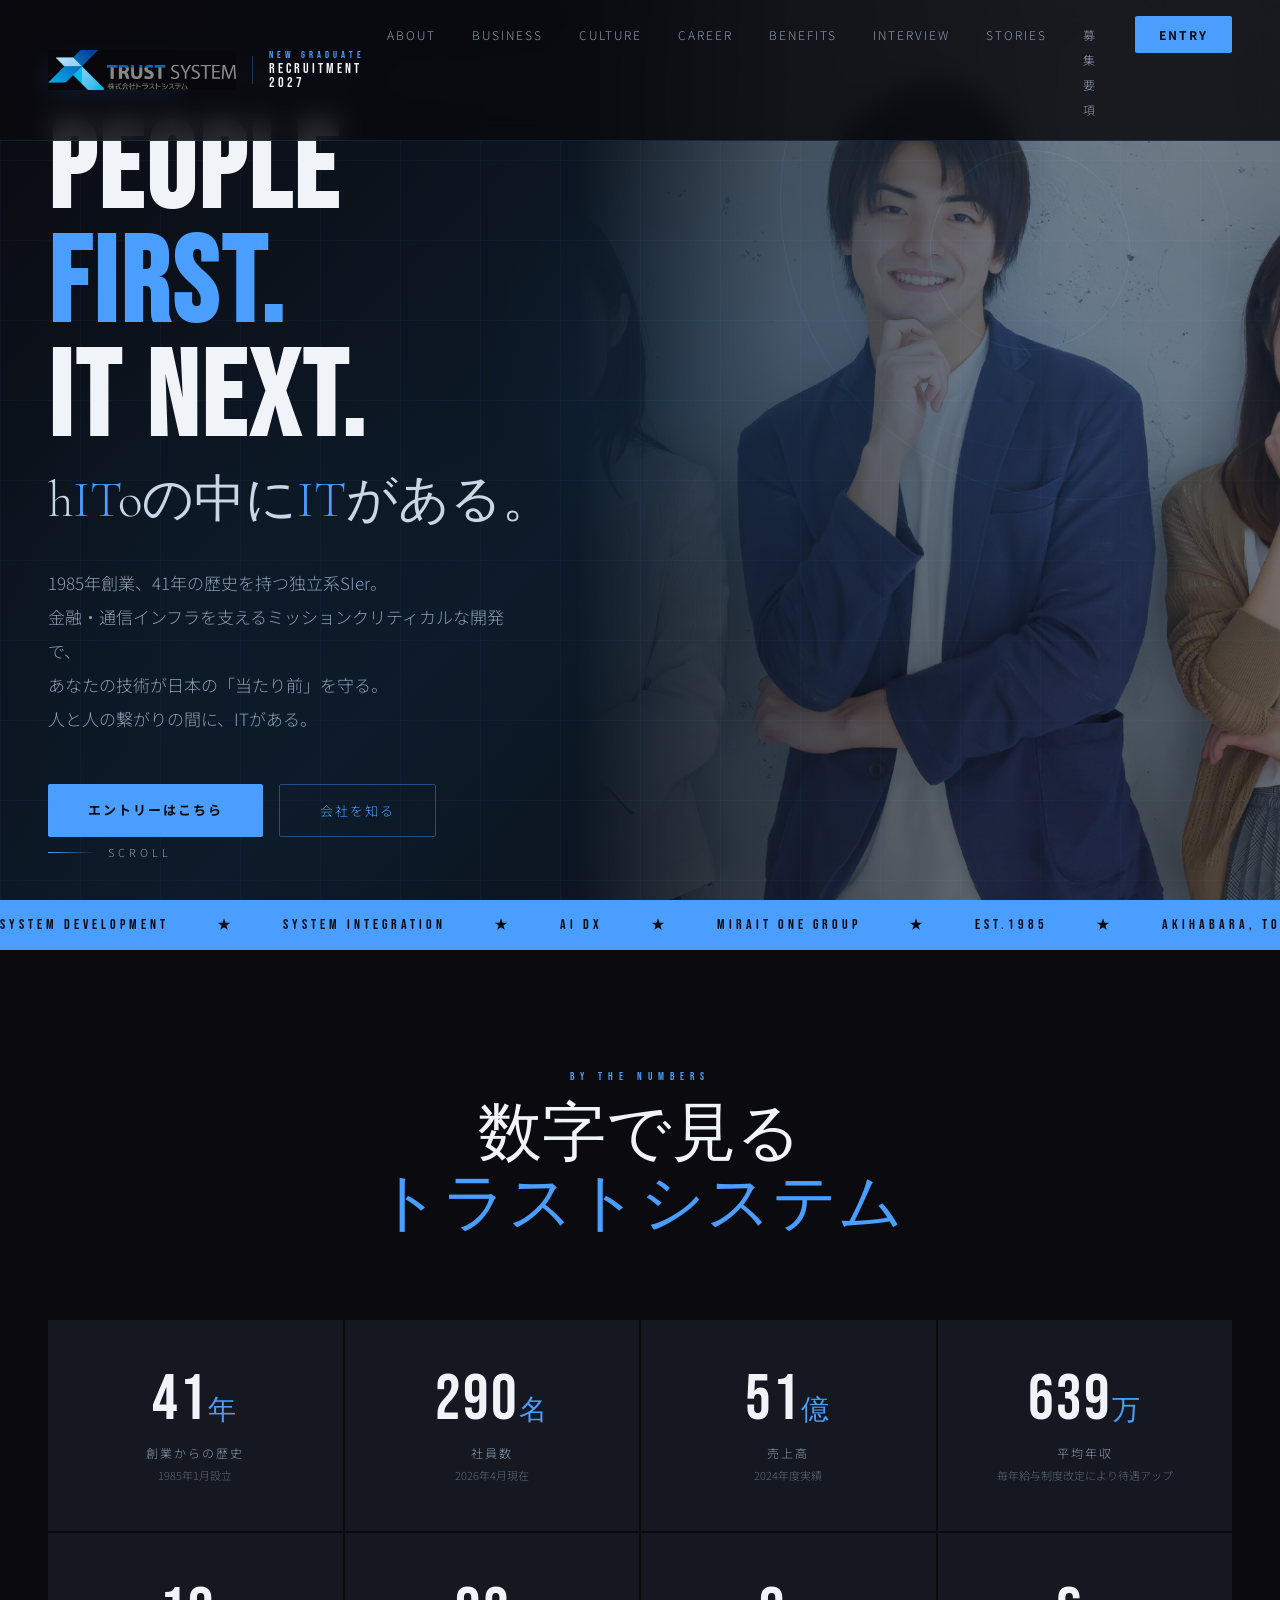
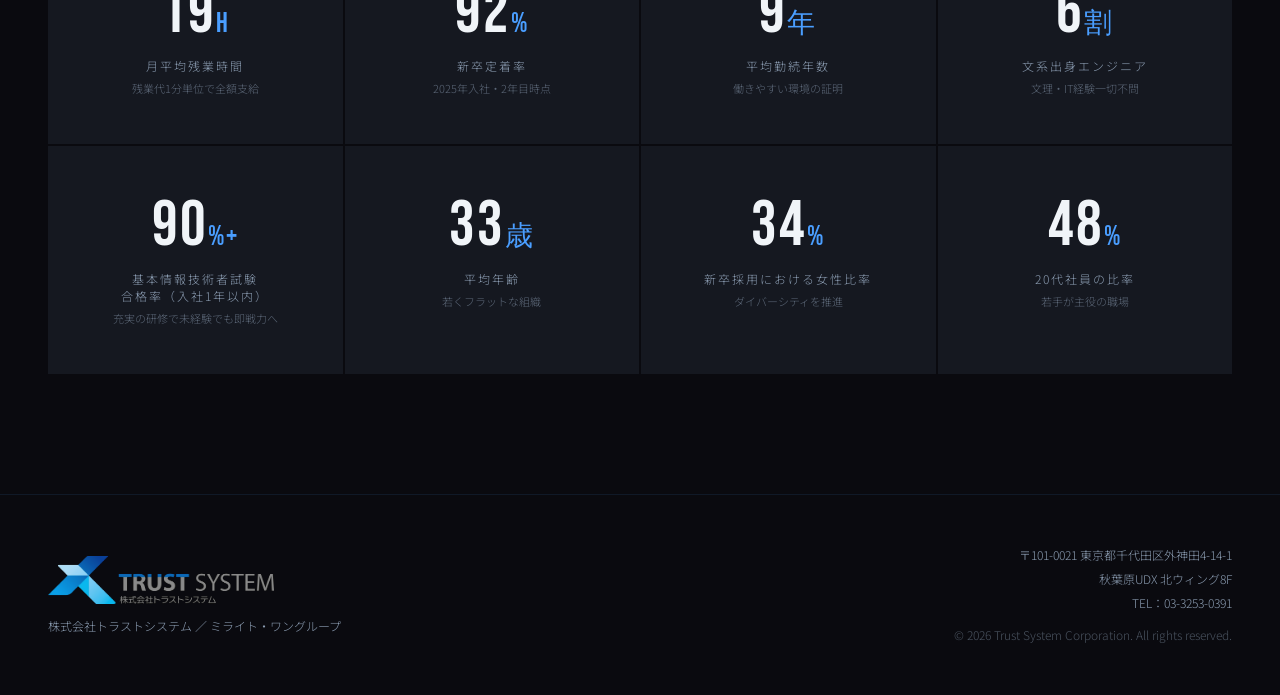
==== commit a3729e3a: "Update hero copy and culture card text Co-Authored-By: Claude Sonnet 4.6 <noreply@anthropic.com>" ====
--- a/index.html
+++ b/index.html
@@ -85,11 +85,12 @@
     </div>
     <p class="hero-label" style="margin-bottom:0;opacity:1;animation:none;display:none;">Trust System — New Graduate Recruitment 2027</p>
     <h1 class="hero-title">PEOPLE<br><span class="accent">FIRST.</span><br>IT NEXT.</h1>
-    <p class="hero-subtitle-jp">人と人の繋がりの間に、ITがある。</p>
+    <p class="hero-subtitle-jp">h<span style="color:#4a9eff;">IT</span>oの中に<span style="color:#4a9eff;">IT</span>がある。</p>
     <p class="hero-tagline">
       1985年創業、41年の歴史を持つ独立系SIer。<br>
       金融・通信インフラを支えるミッションクリティカルな開発で、<br>
-      あなたの技術が日本の「当たり前」を守る。
+      あなたの技術が日本の「当たり前」を守る。<br>
+      人と人の繋がりの間に、ITがある。
     </p>
     <div class="hero-ctas">
       <a href="entry.html" class="btn-primary">エントリーはこちら</a>
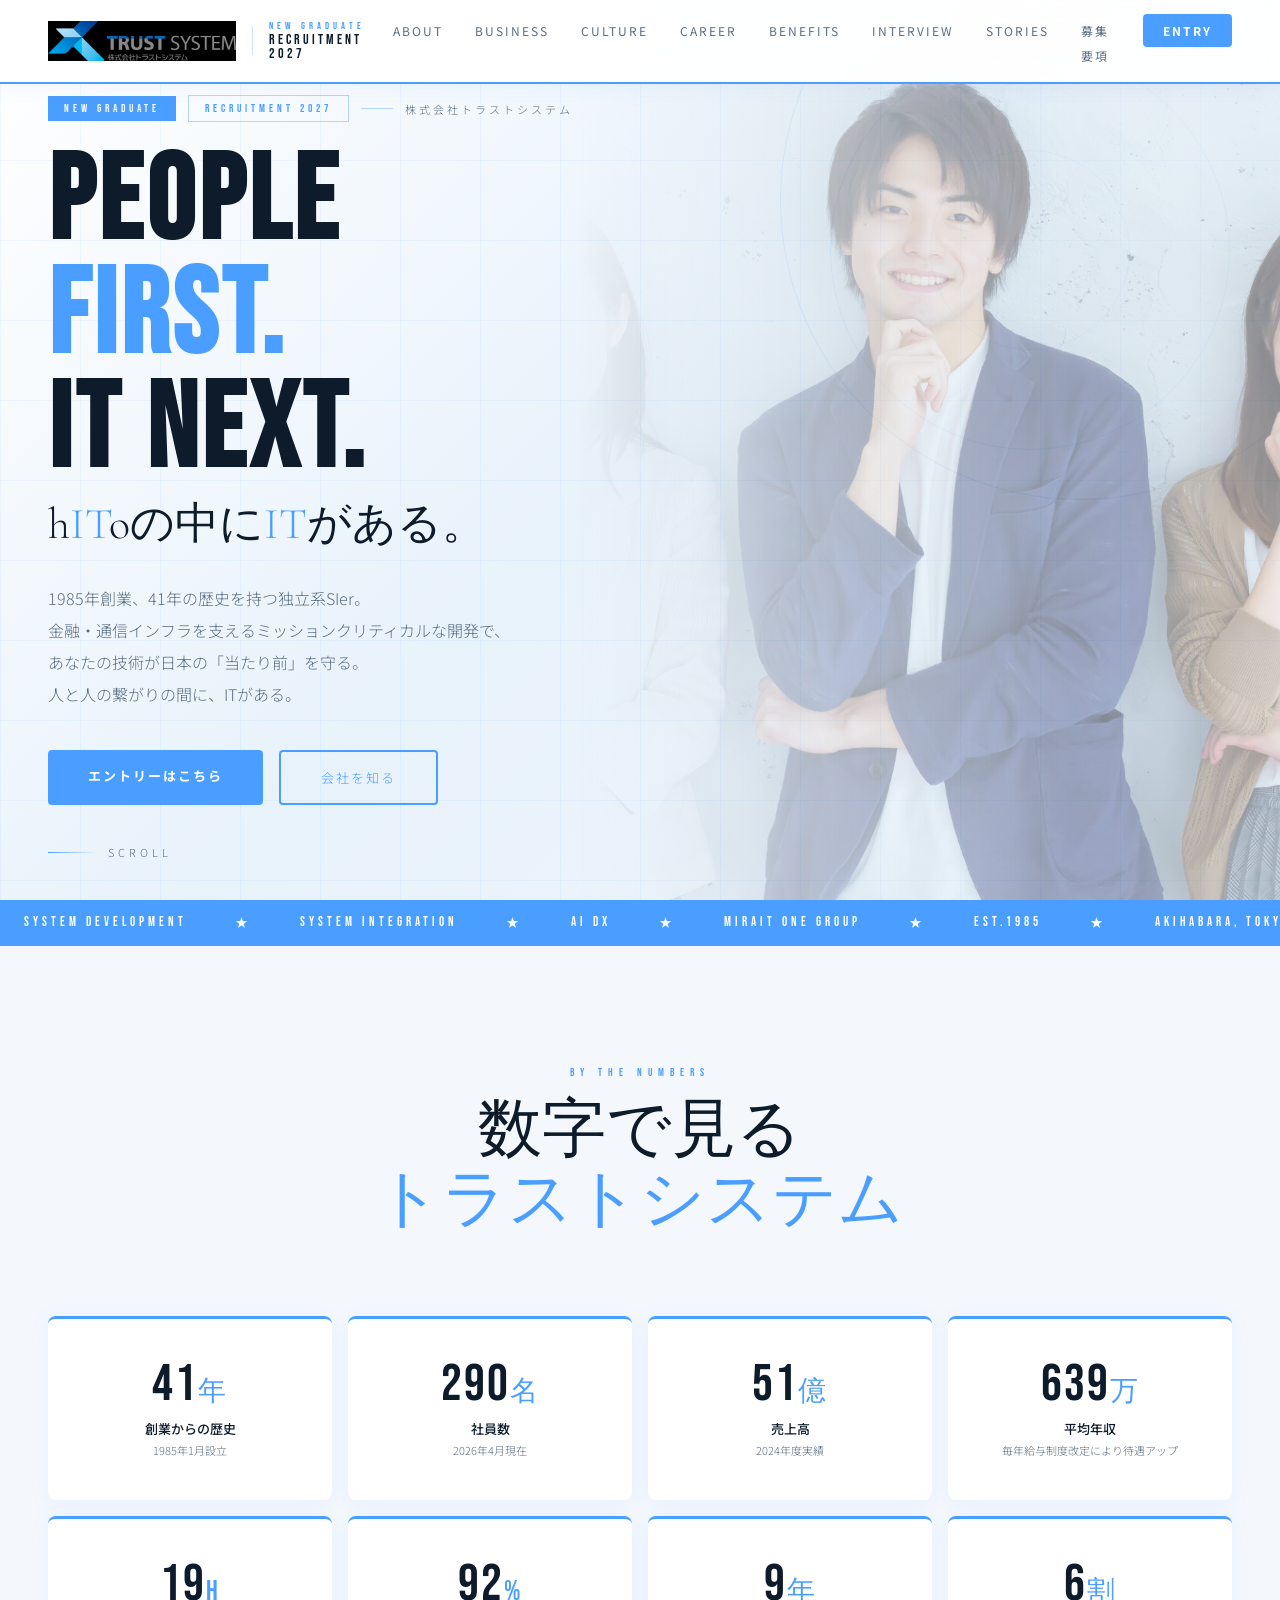
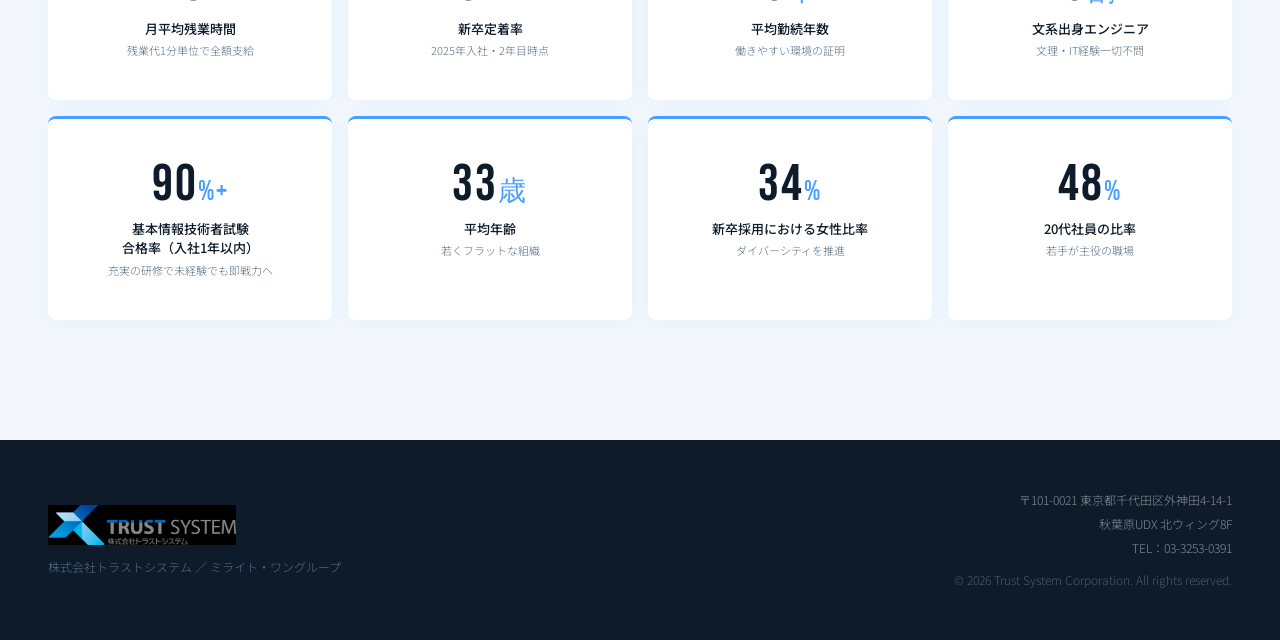
==== commit 07bf5906: "白ベース（ライトテーマ）へ全ページ作り直し - css/style_light.css を新規作成（白背景・ネイビーテキスト・ブルーアクセントのライトテーマ） - 全13ページ（index/about" ====
--- a/index.html
+++ b/index.html
@@ -6,7 +6,7 @@
 <title>新卒採用 特設サイト | 株式会社トラストシステム 新卒採用</title>
 <link rel="preconnect" href="https://fonts.googleapis.com">
 <link href="https://fonts.googleapis.com/css2?family=Noto+Sans+JP:wght@300;400;500;700&family=Bebas+Neue&family=Cormorant+Garamond:wght@300;400;600&display=swap" rel="stylesheet">
-<link rel="stylesheet" href="css/style.css">
+<link rel="stylesheet" href="css/style_light.css">
 <link rel="icon" type="image/png" href="img/favicon.png">
 </head>
 <body>
@@ -229,7 +229,7 @@
   });
   const nav = document.querySelector('nav');
   window.addEventListener('scroll', () => {
-    nav.style.background = window.scrollY > 50 ? 'rgba(10,10,15,0.97)' : 'rgba(10,10,15,0.85)';
+    nav.style.background = window.scrollY > 50 ? 'rgba(255,255,255,0.98)' : 'rgba(255,255,255,0.95)';
   });
   const currentPage = location.pathname.split('/').pop() || 'index.html';
   document.querySelectorAll('.nav-links a:not(.nav-entry)').forEach(a => {
--- a/css/style_light.css
+++ b/css/style_light.css
@@ -0,0 +1,709 @@
+
+  :root {
+    --black:      #ffffff;
+    --dark:       #f4f8fd;
+    --dark2:      #e8f2fb;
+    --navy:       #0d1b2a;
+    --blue:       #c8e0ff;
+    --accent:     #4a9eff;
+    --accent2:    #0066cc;
+    --white:      #0d1b2a;
+    --gray:       #5a6e82;
+    --light-gray: #2a3a4a;
+    --gold:       #c9a84c;
+  }
+
+  * { margin: 0; padding: 0; box-sizing: border-box; }
+  html { scroll-behavior: smooth; }
+  body {
+    background: var(--black);
+    color: var(--white);
+    font-family: 'Noto Sans JP', sans-serif;
+    font-weight: 300;
+    font-size: 17px;
+    overflow-x: hidden;
+  }
+
+  /* ===== NAV ===== */
+  nav {
+    position: fixed;
+    top: 0; left: 0; right: 0;
+    z-index: 100;
+    display: flex;
+    justify-content: space-between;
+    align-items: center;
+    padding: 16px 48px;
+    background: rgba(255,255,255,0.95);
+    backdrop-filter: blur(12px);
+    border-bottom: 2px solid var(--accent);
+    box-shadow: 0 2px 20px rgba(74,158,255,0.08);
+    transition: background 0.3s;
+  }
+  .nav-logo {
+    display: flex; align-items: center; gap: 16px; text-decoration: none;
+  }
+  .nav-logo-img { height: 40px; width: auto; }
+  .nav-logo-divider { width: 1px; height: 28px; background: rgba(74,158,255,0.3); }
+  .nav-logo-badge { display: flex; flex-direction: column; gap: 2px; }
+  .nav-logo-badge-top {
+    font-family: 'Bebas Neue', sans-serif;
+    font-size: 10px; letter-spacing: 4px; color: var(--accent); line-height: 1;
+  }
+  .nav-logo-badge-bottom {
+    font-family: 'Bebas Neue', sans-serif;
+    font-size: 14px; letter-spacing: 3px; color: var(--navy); line-height: 1;
+  }
+  .nav-links { display: flex; gap: 32px; list-style: none; }
+  .nav-links a {
+    color: var(--gray); text-decoration: none;
+    font-size: 12px; letter-spacing: 2px; text-transform: uppercase;
+    transition: color 0.3s; font-weight: 400;
+  }
+  .nav-links a:hover { color: var(--accent); }
+  .nav-entry {
+    background: var(--accent) !important;
+    color: #fff !important;
+    padding: 8px 20px; border-radius: 4px;
+    font-weight: 700 !important;
+    transition: background 0.3s !important;
+  }
+  .nav-entry:hover { background: var(--accent2) !important; color: #fff !important; }
+
+  /* Hamburger */
+  .nav-hamburger {
+    display: none; flex-direction: column;
+    justify-content: center; gap: 5px;
+    cursor: pointer; padding: 8px;
+    background: none; border: none; z-index: 200;
+  }
+  .nav-hamburger span {
+    display: block; width: 22px; height: 2px;
+    background: var(--navy);
+    transition: all 0.3s ease; border-radius: 1px;
+  }
+  .nav-hamburger.open span:nth-child(1) { transform: translateY(7px) rotate(45deg); }
+  .nav-hamburger.open span:nth-child(2) { opacity: 0; transform: scaleX(0); }
+  .nav-hamburger.open span:nth-child(3) { transform: translateY(-7px) rotate(-45deg); }
+
+  .nav-mobile-overlay {
+    display: none; position: fixed; inset: 0;
+    background: rgba(0,0,0,0.3); z-index: 150; backdrop-filter: blur(2px);
+  }
+  .nav-mobile-overlay.open { display: block; }
+  .nav-mobile-menu {
+    position: fixed; top: 0; right: 0; bottom: 0;
+    width: 280px; background: #fff;
+    border-left: 2px solid var(--accent);
+    z-index: 160;
+    transform: translateX(100%);
+    transition: transform 0.35s cubic-bezier(0.4,0,0.2,1);
+    padding: 88px 40px 40px;
+    display: flex; flex-direction: column; overflow-y: auto;
+  }
+  .nav-mobile-menu.open { transform: translateX(0); }
+  .nav-mobile-menu a {
+    color: var(--gray); text-decoration: none;
+    font-size: 12px; letter-spacing: 3px; text-transform: uppercase;
+    padding: 18px 0;
+    border-bottom: 1px solid rgba(74,158,255,0.1);
+    transition: color 0.3s; display: block;
+  }
+  .nav-mobile-menu a:hover { color: var(--accent); }
+  .nav-mobile-menu .nav-entry-mobile {
+    margin-top: 28px; background: var(--accent);
+    color: #fff !important; text-align: center;
+    padding: 14px 0; border-radius: 4px;
+    font-weight: 700; border-bottom: none; letter-spacing: 2px;
+  }
+  .nav-mobile-menu .nav-entry-mobile:hover { background: var(--accent2); }
+
+  @keyframes rotate { from{transform:rotate(0deg)} to{transform:rotate(360deg)} }
+  @keyframes fadeUp { from{opacity:0;transform:translateY(30px)} to{opacity:1;transform:translateY(0)} }
+  @keyframes fadeIn  { from{opacity:0} to{opacity:1} }
+  @keyframes pulse   { 0%,100%{opacity:0.4} 50%{opacity:1} }
+
+  /* ===== SECTION BASE ===== */
+  section { padding: 120px 48px; position: relative; }
+  .section-label {
+    font-family: 'Bebas Neue', sans-serif;
+    font-size: 11px; letter-spacing: 6px;
+    color: var(--accent); margin-bottom: 16px; text-transform: uppercase;
+  }
+  .section-title {
+    font-family: 'Cormorant Garamond', serif;
+    font-size: clamp(36px, 5vw, 64px);
+    font-weight: 300; line-height: 1.1; margin-bottom: 24px;
+    color: var(--navy);
+  }
+  .section-title em { font-style: normal; color: var(--accent); }
+  .section-desc { font-size: 14px; line-height: 2; color: var(--gray); max-width: 540px; }
+  .divider { width: 40px; height: 1px; background: var(--accent); margin: 24px 0; }
+
+  /* ===== HERO (index) ===== */
+  #hero {
+    min-height: 100vh;
+    display: flex; flex-direction: column;
+    justify-content: center; align-items: flex-start;
+    padding: 0 48px; position: relative; overflow: hidden;
+    background: linear-gradient(135deg, #ffffff 0%, #e8f2fb 50%, #f0f7ff 100%);
+  }
+  .hero-bg {
+    position: absolute; inset: 0;
+    background: linear-gradient(135deg, #ffffff 0%, #e8f2fb 50%, #f0f7ff 100%);
+  }
+  .hero-grid {
+    position: absolute; inset: 0;
+    background-image:
+      linear-gradient(rgba(74,158,255,0.06) 1px, transparent 1px),
+      linear-gradient(90deg, rgba(74,158,255,0.06) 1px, transparent 1px);
+    background-size: 80px 80px;
+  }
+  .hero-circle {
+    position: absolute; border-radius: 50%;
+    border: 1px solid rgba(74,158,255,0.15);
+  }
+  .hero-circle-1 { width:600px;height:600px;right:-100px;top:-100px; animation:rotate 40s linear infinite; }
+  .hero-circle-2 { width:400px;height:400px;right:50px;top:50px; border-color:rgba(74,158,255,0.1); animation:rotate 30s linear infinite reverse; }
+  .hero-circle-3 { width:200px;height:200px;right:150px;top:150px; border-color:rgba(74,158,255,0.08); }
+
+  .hero-content { position: relative; z-index: 1; max-width: 640px; }
+  .hero-label {
+    font-family: 'Bebas Neue', sans-serif; font-size: 12px; letter-spacing: 6px;
+    color: var(--accent); margin-bottom: 24px; display: none;
+  }
+  .hero-title {
+    font-family: 'Bebas Neue', sans-serif;
+    font-size: clamp(64px, 10vw, 120px);
+    line-height: 0.95; letter-spacing: 4px; color: var(--navy);
+    margin-bottom: 8px; opacity: 0; animation: fadeUp 0.8s 0.4s forwards;
+  }
+  .hero-title .accent { color: var(--accent); }
+  .hero-subtitle-jp {
+    font-family: 'Cormorant Garamond', serif;
+    font-size: clamp(24px, 3.5vw, 44px);
+    font-weight: 300; line-height: 1.3; color: var(--navy);
+    margin-bottom: 28px; opacity: 0; animation: fadeUp 0.8s 0.6s forwards;
+  }
+  .hero-tagline {
+    font-size: 16px; line-height: 2; color: var(--gray);
+    max-width: 480px; margin-bottom: 40px;
+    opacity: 0; animation: fadeUp 0.8s 0.8s forwards;
+  }
+  .hero-ctas {
+    display: flex; gap: 16px;
+    opacity: 0; animation: fadeUp 0.8s 1s forwards;
+  }
+  .btn-primary {
+    background: var(--accent); color: #fff;
+    padding: 16px 40px; font-size: 13px; font-weight: 700;
+    letter-spacing: 2px; text-transform: uppercase;
+    text-decoration: none; border-radius: 4px; transition: all 0.3s;
+  }
+  .btn-primary:hover {
+    background: var(--accent2);
+    transform: translateY(-2px);
+    box-shadow: 0 8px 24px rgba(74,158,255,0.3);
+  }
+  .btn-outline {
+    border: 2px solid var(--accent); color: var(--accent);
+    padding: 16px 40px; font-size: 13px;
+    letter-spacing: 2px; text-transform: uppercase;
+    text-decoration: none; border-radius: 4px; transition: all 0.3s;
+  }
+  .btn-outline:hover { background: rgba(74,158,255,0.08); }
+  .scroll-indicator {
+    position: absolute; bottom: 40px; left: 48px; z-index: 1;
+    display: flex; align-items: center; gap: 12px;
+    opacity: 0; animation: fadeIn 1s 1.5s forwards;
+  }
+  .scroll-indicator span { font-size: 11px; letter-spacing: 4px; color: var(--gray); text-transform: uppercase; }
+  .scroll-line { width: 48px; height: 1px; background: linear-gradient(90deg, var(--accent), transparent); animation: pulse 2s infinite; }
+
+  /* ===== MARQUEE ===== */
+  .marquee-section {
+    overflow: hidden; background: var(--accent); padding: 14px 0;
+  }
+  .marquee-track {
+    display: flex; gap: 0;
+    animation: marquee 30s linear infinite; white-space: nowrap;
+  }
+  .marquee-item {
+    font-family: 'Bebas Neue', sans-serif;
+    font-size: 13px; letter-spacing: 4px; color: #fff; padding: 0 24px;
+  }
+  @keyframes marquee { from{transform:translateX(0)} to{transform:translateX(-50%)} }
+
+  /* ===== NUMBERS ===== */
+  #numbers { background: var(--dark); }
+  .numbers-header { text-align: center; max-width: 600px; margin: 0 auto 80px; }
+  .numbers-grid {
+    display: grid; grid-template-columns: repeat(4, 1fr);
+    gap: 16px; max-width: 1200px; margin: 0 auto;
+  }
+  .number-card {
+    background: #fff; border-radius: 8px; padding: 40px 24px;
+    text-align: center; border-top: 3px solid var(--accent);
+    box-shadow: 0 4px 20px rgba(74,158,255,0.08);
+    transition: transform 0.3s, box-shadow 0.3s;
+  }
+  .number-card:hover {
+    transform: translateY(-4px);
+    box-shadow: 0 12px 32px rgba(74,158,255,0.15);
+  }
+  .number-value {
+    font-family: 'Bebas Neue', sans-serif;
+    font-size: 52px; line-height: 1; color: var(--navy); letter-spacing: 2px;
+  }
+  .number-value .unit { font-size: 28px; color: var(--accent); }
+  .number-label { font-size: 13px; font-weight: 500; color: var(--navy); margin: 8px 0 4px; line-height: 1.5; }
+  .number-sub { font-size: 11px; color: var(--gray); line-height: 1.6; }
+
+  /* ===== ABOUT ===== */
+  #about { background: var(--black); }
+  .about-inner {
+    display: grid; grid-template-columns: 1fr 1fr;
+    gap: 80px; align-items: center;
+    max-width: 1200px; margin: 0 auto;
+  }
+  .about-visual { position: relative; }
+  .about-card {
+    background: linear-gradient(135deg, #e8f4ff, #f0f7ff);
+    border: 1px solid rgba(74,158,255,0.2);
+    border-radius: 8px; padding: 48px; position: relative; overflow: hidden;
+    box-shadow: 0 8px 32px rgba(74,158,255,0.1);
+  }
+  .about-card::before {
+    content: ''; position: absolute; top: 0; left: 0; right: 0;
+    height: 3px; background: linear-gradient(90deg, var(--accent), transparent);
+  }
+  .about-quote {
+    font-family: 'Cormorant Garamond', serif;
+    font-size: 28px; font-weight: 300; line-height: 1.6;
+    color: var(--navy); margin-bottom: 24px;
+  }
+  .about-quote-sub { font-size: 13px; color: var(--gray); line-height: 2; }
+  .about-floating-label {
+    position: absolute; top: 20px; right: 20px;
+    background: rgba(74,158,255,0.1);
+    border: 1px solid rgba(74,158,255,0.2);
+    padding: 6px 14px; border-radius: 2px;
+    font-family: 'Bebas Neue', sans-serif;
+    font-size: 11px; letter-spacing: 3px; color: var(--accent);
+  }
+
+  /* ===== CLIENTS STRIP ===== */
+  .clients-strip {
+    background: var(--dark);
+    padding: 40px 48px;
+    border-top: 1px solid rgba(74,158,255,0.15);
+    border-bottom: 1px solid rgba(74,158,255,0.15);
+  }
+  .clients-label {
+    font-family: 'Bebas Neue', sans-serif; font-size: 11px; letter-spacing: 5px;
+    color: var(--gray); margin-bottom: 24px; text-align: center;
+  }
+  .clients-list {
+    display: flex; flex-wrap: wrap; gap: 12px;
+    justify-content: center; max-width: 900px; margin: 0 auto;
+  }
+  .client-tag {
+    background: #fff;
+    border: 1px solid rgba(74,158,255,0.2);
+    padding: 8px 20px; border-radius: 4px;
+    font-size: 12px; color: var(--gray); letter-spacing: 1px;
+    transition: all 0.3s;
+    box-shadow: 0 2px 8px rgba(74,158,255,0.06);
+  }
+  .client-tag:hover {
+    background: rgba(74,158,255,0.06);
+    border-color: rgba(74,158,255,0.4); color: var(--navy);
+  }
+
+  /* ===== BUSINESS ===== */
+  #business { background: var(--black); }
+  .business-inner { max-width: 1200px; margin: 0 auto; }
+  .business-header {
+    display: grid; grid-template-columns: 1fr 1fr;
+    gap: 80px; align-items: end; margin-bottom: 64px;
+  }
+  .business-cards { display: grid; grid-template-columns: repeat(3, 1fr); gap: 16px; }
+  .biz-card {
+    background: #fff; padding: 40px 32px;
+    border-radius: 8px; border-top: 3px solid var(--accent);
+    box-shadow: 0 4px 20px rgba(74,158,255,0.08);
+    position: relative; overflow: hidden; transition: all 0.3s; cursor: default;
+  }
+  .biz-card:hover {
+    transform: translateY(-4px);
+    box-shadow: 0 12px 32px rgba(74,158,255,0.15);
+  }
+  .biz-num {
+    font-family: 'Bebas Neue', sans-serif; font-size: 80px; line-height: 1;
+    color: rgba(74,158,255,0.08); position: absolute; top: 20px; right: 24px; letter-spacing: 2px;
+  }
+  .biz-icon {
+    width: 48px; height: 48px;
+    border: 1px solid rgba(74,158,255,0.3); border-radius: 4px;
+    display: flex; align-items: center; justify-content: center;
+    margin-bottom: 24px; font-size: 22px;
+    background: rgba(74,158,255,0.05);
+  }
+  .biz-title { font-size: 18px; font-weight: 500; margin-bottom: 8px; color: var(--navy); }
+  .biz-en { font-family: 'Bebas Neue', sans-serif; font-size: 11px; letter-spacing: 4px; color: var(--accent); margin-bottom: 16px; }
+  .biz-desc { font-size: 15px; line-height: 2; color: var(--gray); }
+
+  /* Projects section override */
+  #projects { background: var(--dark) !important; }
+
+  /* ===== CULTURE ===== */
+  #culture { background: var(--dark); overflow: hidden; }
+  .culture-inner { max-width: 1200px; margin: 0 auto; }
+  .culture-header { margin-bottom: 64px; }
+  .culture-grid { display: grid; grid-template-columns: repeat(2, 1fr); gap: 16px; }
+  .culture-card {
+    background: #fff; padding: 40px; position: relative; overflow: hidden;
+    border-radius: 8px; border-top: 3px solid var(--accent);
+    box-shadow: 0 4px 20px rgba(74,158,255,0.08);
+    transition: all 0.3s;
+  }
+  .culture-card:hover {
+    transform: translateY(-4px);
+    box-shadow: 0 12px 32px rgba(74,158,255,0.15);
+  }
+  .culture-card.featured {
+    grid-column: span 2; display: grid;
+    grid-template-columns: 1fr 1fr; gap: 48px; align-items: center;
+    background: linear-gradient(135deg, #e8f4ff, #ddf0ff);
+    border-top: 3px solid var(--accent);
+  }
+  .culture-tag {
+    display: inline-block;
+    background: rgba(74,158,255,0.1); border: 1px solid rgba(74,158,255,0.2);
+    padding: 4px 12px; border-radius: 2px;
+    font-size: 11px; letter-spacing: 3px; color: var(--accent);
+    text-transform: uppercase; margin-bottom: 20px;
+  }
+  .culture-title { font-size: 20px; font-weight: 500; margin-bottom: 16px; line-height: 1.4; color: var(--navy); }
+  .culture-desc { font-size: 15px; line-height: 2; color: var(--gray); }
+  .culture-visual-num {
+    font-family: 'Bebas Neue', sans-serif;
+    font-size: 120px; line-height: 1;
+    color: rgba(74,158,255,0.12); letter-spacing: 4px;
+  }
+
+  /* ===== CAREER ===== */
+  #career { background: var(--black); }
+  .career-inner { max-width: 1200px; margin: 0 auto; }
+  .career-header { display: grid; grid-template-columns: 1fr 1fr; gap: 80px; margin-bottom: 64px; align-items: end; }
+  .career-path { display: flex; gap: 0; position: relative; }
+  .career-path::before {
+    content: ''; position: absolute; top: 40px; left: 40px; right: 40px;
+    height: 1px; background: linear-gradient(90deg, var(--accent), rgba(74,158,255,0.2));
+  }
+  .career-step { flex: 1; text-align: center; padding: 0 12px; position: relative; }
+  .career-dot {
+    width: 80px; height: 80px; border-radius: 50%;
+    border: 2px solid rgba(74,158,255,0.4);
+    background: #fff;
+    display: flex; align-items: center; justify-content: center;
+    margin: 0 auto 20px;
+    font-family: 'Bebas Neue', sans-serif; font-size: 20px; color: var(--accent);
+    position: relative; z-index: 1; transition: all 0.3s;
+    box-shadow: 0 4px 16px rgba(74,158,255,0.15);
+  }
+  .career-step:hover .career-dot { background: var(--accent); color: #fff; border-color: var(--accent); }
+  .career-step-title { font-size: 14px; font-weight: 500; margin-bottom: 8px; color: var(--navy); }
+  .career-step-year { font-family: 'Bebas Neue', sans-serif; font-size: 11px; letter-spacing: 3px; color: var(--accent); margin-bottom: 8px; }
+  .career-step-desc { font-size: 11px; line-height: 1.8; color: var(--gray); }
+  .career-fork { margin-top: 64px; display: grid; grid-template-columns: 1fr 1fr; gap: 16px; }
+  .fork-card {
+    background: #fff; padding: 40px;
+    border-top: 3px solid var(--accent); border-radius: 8px;
+    box-shadow: 0 4px 20px rgba(74,158,255,0.08);
+    transition: all 0.3s;
+  }
+  .fork-card:hover { transform: translateY(-4px); box-shadow: 0 12px 32px rgba(74,158,255,0.15); }
+  .fork-tag { font-family: 'Bebas Neue', sans-serif; font-size: 11px; letter-spacing: 4px; color: var(--accent); margin-bottom: 12px; }
+  .fork-title { font-size: 20px; font-weight: 500; margin-bottom: 16px; color: var(--navy); }
+  .fork-desc { font-size: 15px; line-height: 2; color: var(--gray); }
+
+  /* ===== WELFARE ===== */
+  #welfare { background: var(--black); }
+  .welfare-inner { max-width: 1200px; margin: 0 auto; }
+  .welfare-highlight-grid {
+    display: grid !important; grid-template-columns: repeat(3, 1fr) !important;
+    gap: 16px; margin-bottom: 16px;
+  }
+  .welfare-cat-grid-4,
+  .welfare-cat-grid-3,
+  .welfare-cat-grid-2 {
+    display: grid !important; grid-template-columns: repeat(3, 1fr) !important;
+    gap: 16px; margin-top: 16px;
+  }
+  .welfare-item {
+    background: #fff; padding: 36px 28px; border-radius: 8px;
+    border-top: 3px solid var(--accent);
+    box-shadow: 0 4px 16px rgba(74,158,255,0.08);
+    transition: all 0.3s;
+  }
+  .welfare-item:hover { transform: translateY(-4px); box-shadow: 0 12px 32px rgba(74,158,255,0.15); }
+  .welfare-icon { font-size: 28px; margin-bottom: 16px; display: block; }
+  .welfare-title { font-size: 16px; font-weight: 500; margin-bottom: 12px; color: var(--navy); }
+  .welfare-desc { font-size: 14px; line-height: 2; color: var(--gray); }
+  .welfare-highlight { font-family: 'Bebas Neue', sans-serif; font-size: 32px; color: var(--accent); display: block; margin-bottom: 4px; }
+
+  /* Welfare category headers */
+  [style*="background:rgba(74,158,255,0.08)"][style*="border-left:3px solid var(--accent)"] {
+    background: rgba(74,158,255,0.06) !important;
+    border-radius: 4px; margin-bottom: 0;
+  }
+
+  /* ===== STORIES ===== */
+  #stories { background: var(--dark); }
+  .stories-inner { max-width: 1200px; margin: 0 auto; }
+  .stories-header { display: flex; justify-content: space-between; align-items: flex-end; margin-bottom: 48px; }
+  .stories-link-all {
+    display: flex; align-items: center; gap: 8px;
+    font-size: 12px; letter-spacing: 2px; color: var(--accent);
+    text-decoration: none; text-transform: uppercase; transition: gap 0.3s;
+  }
+  .stories-link-all:hover { gap: 14px; }
+  .stories-link-all::after { content: '→'; }
+  .stories-list { display: flex; flex-direction: column; gap: 8px; }
+  .story-item {
+    display: flex; align-items: center; gap: 32px;
+    background: #fff; padding: 28px 32px;
+    text-decoration: none; color: var(--navy);
+    border-radius: 8px; border-left: 3px solid transparent;
+    box-shadow: 0 2px 12px rgba(74,158,255,0.06);
+    transition: all 0.3s; position: relative; overflow: hidden;
+  }
+  .story-item::before {
+    content: ''; position: absolute; left: 0; top: 0; bottom: 0;
+    width: 3px; background: var(--accent); transform: scaleY(0); transition: transform 0.3s;
+  }
+  .story-item:hover { background: #f0f7ff; box-shadow: 0 8px 24px rgba(74,158,255,0.12); }
+  .story-item:hover::before { transform: scaleY(1); }
+  .story-num { font-family: 'Bebas Neue', sans-serif; font-size: 28px; color: rgba(74,158,255,0.25); min-width: 40px; letter-spacing: 2px; }
+  .story-content { flex: 1; }
+  .story-tag-label { font-size: 10px; letter-spacing: 3px; color: var(--accent); text-transform: uppercase; margin-bottom: 6px; }
+  .story-title { font-size: 16px; font-weight: 500; color: var(--navy); line-height: 1.5; margin-bottom: 6px; }
+  .story-excerpt { font-size: 14px; color: var(--gray); line-height: 1.7; }
+  .story-arrow { font-size: 18px; color: var(--accent); opacity: 0; transition: opacity 0.3s, transform 0.3s; transform: translateX(-8px); }
+  .story-item:hover .story-arrow { opacity: 1; transform: translateX(0); }
+
+  /* SNS section */
+  #sns { background: var(--navy) !important; }
+  #sns .section-title { color: #fff; }
+  #sns .section-label { color: var(--accent); }
+  #sns .section-desc { color: rgba(255,255,255,0.6); }
+
+  /* ===== RECRUIT ===== */
+  #recruit { background: var(--black); }
+  .recruit-inner { max-width: 1200px; margin: 0 auto; }
+  .recruit-table { width: 100%; border-collapse: collapse; margin-top: 48px; font-size: 16px; }
+  .recruit-table tr { border-bottom: 1px solid rgba(74,158,255,0.15); }
+  .recruit-table td { padding: 20px 0; vertical-align: top; }
+  .recruit-table td:first-child {
+    width: 180px; color: var(--accent);
+    font-size: 12px; letter-spacing: 2px; padding-right: 32px;
+    font-family: 'Bebas Neue', sans-serif;
+  }
+  .recruit-table td:last-child { color: var(--light-gray); line-height: 2; }
+
+  /* Flow */
+  .flow-section { margin-top: 64px; }
+  .flow-steps { display: flex; align-items: flex-start; gap: 0; position: relative; }
+  .flow-step { flex: 1; position: relative; padding-top: 24px; }
+  .flow-step::before {
+    content: ''; position: absolute; top: 36px;
+    left: calc(50% + 24px); right: calc(-50% + 24px);
+    height: 1px; background: rgba(74,158,255,0.2);
+  }
+  .flow-step:last-child::before { display: none; }
+  .flow-bubble {
+    width: 48px; height: 48px;
+    background: #fff; border: 2px solid rgba(74,158,255,0.4); border-radius: 50%;
+    display: flex; align-items: center; justify-content: center;
+    font-family: 'Bebas Neue', sans-serif; font-size: 16px; color: var(--accent);
+    margin: 0 auto 16px;
+    box-shadow: 0 4px 12px rgba(74,158,255,0.15);
+  }
+  .flow-label { text-align: center; font-size: 13px; color: var(--light-gray); line-height: 1.6; }
+
+  /* ===== ENTRY ===== */
+  #entry {
+    background: linear-gradient(135deg, #e8f2fb 0%, #ddeeff 100%);
+    text-align: center; padding: 120px 48px;
+    position: relative; overflow: hidden;
+  }
+  #entry::before {
+    content: 'ENTRY'; position: absolute;
+    font-family: 'Bebas Neue', sans-serif; font-size: 300px;
+    color: rgba(74,158,255,0.06); top: 50%; left: 50%;
+    transform: translate(-50%,-50%); letter-spacing: 20px; white-space: nowrap;
+  }
+  .entry-content { position: relative; z-index: 1; }
+  .entry-title {
+    font-family: 'Bebas Neue', sans-serif;
+    font-size: clamp(48px, 8vw, 96px); letter-spacing: 6px; line-height: 1;
+    margin-bottom: 24px; color: var(--navy);
+  }
+  .entry-title [style*="color:var(--accent)"] { color: var(--accent); }
+  .entry-desc { font-size: 14px; line-height: 2; color: var(--gray); max-width: 480px; margin: 0 auto 48px; }
+  .entry-btn {
+    display: inline-block; background: var(--accent); color: #fff;
+    padding: 20px 64px; font-size: 14px; font-weight: 700;
+    letter-spacing: 4px; text-transform: uppercase; text-decoration: none;
+    border-radius: 4px; transition: all 0.3s;
+  }
+  .entry-btn:hover {
+    background: var(--accent2); transform: translateY(-3px);
+    box-shadow: 0 12px 32px rgba(74,158,255,0.3);
+  }
+
+  /* ===== COMPANY PROFILE ===== */
+  #company-profile { background: var(--dark) !important; }
+  #company-profile table { color: var(--navy); }
+  #company-profile th { color: var(--accent) !important; }
+  #company-profile td { color: var(--light-gray) !important; }
+  #company-profile [style*="border-bottom:1px solid rgba(74,158,255,0.1)"] {
+    border-bottom-color: rgba(74,158,255,0.15) !important;
+  }
+  #company-profile iframe { filter: none !important; }
+
+  /* ===== INTERVIEW PAGES ===== */
+  .iv-hero { padding: 160px 48px 80px; background: var(--dark); position: relative; overflow: hidden; }
+  .iv-hero::before {
+    content: 'INTERVIEW'; position: absolute;
+    font-family: 'Bebas Neue', sans-serif; font-size: 220px;
+    color: rgba(74,158,255,0.06); top: 50%; left: 50%;
+    transform: translate(-50%,-50%); letter-spacing: 16px;
+    white-space: nowrap; pointer-events: none;
+  }
+  .iv-hero-grid {
+    position: absolute; inset: 0;
+    background-image:
+      linear-gradient(rgba(74,158,255,0.04) 1px, transparent 1px),
+      linear-gradient(90deg, rgba(74,158,255,0.04) 1px, transparent 1px);
+    background-size: 80px 80px;
+  }
+  .iv-hero-inner { max-width: 1200px; margin: 0 auto; position: relative; z-index: 1; }
+
+  .iv-list { background: var(--black); padding: 80px 48px 120px; }
+  .iv-list-inner {
+    max-width: 1200px; margin: 0 auto;
+    display: grid; grid-template-columns: repeat(3, 1fr); gap: 16px;
+  }
+  .iv-card {
+    background: #fff; text-decoration: none; color: var(--navy);
+    display: flex; flex-direction: column; border-radius: 8px;
+    border-top: 3px solid var(--accent);
+    box-shadow: 0 4px 20px rgba(74,158,255,0.08);
+    overflow: hidden; transition: all 0.3s;
+  }
+  .iv-card:hover { transform: translateY(-4px); box-shadow: 0 16px 40px rgba(74,158,255,0.15); }
+  .iv-card::after {
+    content: ''; position: absolute; bottom: 0; left: 0; right: 0;
+    height: 2px; background: linear-gradient(90deg, var(--accent), transparent);
+    transform: scaleX(0); transition: transform 0.4s;
+  }
+  .iv-card:hover::after { transform: scaleX(1); }
+  .iv-card-photo { width: 100%; aspect-ratio: 4/3; object-fit: cover; object-position: top; display: block; filter: grayscale(20%); transition: filter 0.3s; }
+  .iv-card:hover .iv-card-photo { filter: grayscale(0%); }
+  .iv-card-body { padding: 28px; flex: 1; display: flex; flex-direction: column; }
+  .iv-card-num { font-family: 'Bebas Neue', sans-serif; font-size: 11px; letter-spacing: 4px; color: var(--accent); margin-bottom: 12px; }
+  .iv-card-tags { display: flex; flex-wrap: wrap; gap: 6px; margin-bottom: 20px; }
+  .iv-card-tag { font-size: 10px; letter-spacing: 2px; border: 1px solid rgba(74,158,255,0.3); color: var(--accent); padding: 3px 10px; border-radius: 2px; }
+  .iv-card-title { font-size: 16px; font-weight: 500; line-height: 1.6; margin-bottom: 16px; color: var(--navy); }
+  .iv-card-quote { font-family: 'Cormorant Garamond', serif; font-size: 14px; line-height: 1.8; color: var(--gray); flex: 1; border-left: 2px solid rgba(74,158,255,0.3); padding-left: 14px; margin-bottom: 24px; }
+  .iv-card-profile { display: flex; align-items: center; gap: 14px; padding-top: 20px; border-top: 1px solid rgba(74,158,255,0.15); }
+  .iv-card-avatar { width: 48px; height: 48px; border-radius: 50%; object-fit: cover; object-position: top; border: 1px solid rgba(74,158,255,0.2); flex-shrink: 0; }
+  .iv-card-name { font-size: 13px; font-weight: 500; margin-bottom: 3px; color: var(--navy); }
+  .iv-card-meta { font-size: 11px; color: var(--gray); line-height: 1.6; }
+  .iv-card-arrow { font-family: 'Bebas Neue', sans-serif; font-size: 13px; letter-spacing: 3px; color: var(--accent); margin-top: 16px; display: flex; align-items: center; gap: 8px; transition: gap 0.3s; }
+  .iv-card:hover .iv-card-arrow { gap: 14px; }
+
+  /* Interview detail */
+  .iv-detail-hero {
+    min-height: 70vh; display: flex; align-items: flex-end;
+    padding: 0 48px 64px; position: relative; overflow: hidden;
+    background: var(--navy);
+  }
+  .iv-detail-hero-bg { position: absolute; inset: 0; background: linear-gradient(135deg, #0a0a0f 0%, #0d1b2a 60%, #0a0a0f 100%); }
+  .iv-detail-hero-photo { position: absolute; right: 0; top: 0; bottom: 0; width: 45%; object-fit: cover; object-position: top; opacity: 0.35; }
+  .iv-detail-hero-overlay { position: absolute; inset: 0; background: linear-gradient(90deg, rgba(10,10,15,0.95) 40%, rgba(10,10,15,0.2) 100%); }
+  .iv-detail-hero-content { position: relative; z-index: 1; max-width: 640px; }
+  .iv-back { display: inline-flex; align-items: center; gap: 8px; font-family: 'Bebas Neue', sans-serif; font-size: 11px; letter-spacing: 4px; color: var(--accent); text-decoration: none; margin-bottom: 32px; transition: gap 0.3s; }
+  .iv-back:hover { gap: 14px; }
+  .iv-num { font-family: 'Bebas Neue', sans-serif; font-size: 11px; letter-spacing: 6px; color: var(--accent); margin-bottom: 16px; }
+  .iv-detail-title { font-family: 'Cormorant Garamond', serif; font-size: clamp(28px, 4vw, 52px); font-weight: 300; line-height: 1.3; color: #fff; margin-bottom: 32px; }
+  .iv-tags { display: flex; flex-wrap: wrap; gap: 8px; margin-bottom: 32px; }
+  .iv-tag { font-size: 10px; letter-spacing: 2px; border: 1px solid rgba(74,158,255,0.3); color: var(--accent); padding: 4px 12px; border-radius: 2px; }
+  .iv-profile-inline { display: flex; align-items: center; gap: 16px; padding: 20px 24px; background: rgba(74,158,255,0.07); border: 1px solid rgba(74,158,255,0.15); border-radius: 4px; }
+  .iv-profile-photo { width: 60px; height: 60px; border-radius: 50%; object-fit: cover; object-position: top; border: 2px solid rgba(74,158,255,0.3); flex-shrink: 0; }
+  .iv-profile-name { font-size: 15px; font-weight: 500; margin-bottom: 4px; color: #fff; }
+  .iv-profile-meta { font-size: 12px; color: rgba(255,255,255,0.6); line-height: 1.7; }
+
+  .iv-body { background: var(--dark); padding: 80px 48px 120px; }
+  .iv-body-inner { max-width: 800px; margin: 0 auto; }
+  .iv-section { margin-bottom: 72px; }
+  .iv-section-label { font-family: 'Bebas Neue', sans-serif; font-size: 10px; letter-spacing: 5px; color: var(--accent); margin-bottom: 12px; }
+  .iv-section-heading { font-size: 22px; font-weight: 500; line-height: 1.5; color: var(--navy); margin-bottom: 24px; padding-bottom: 16px; border-bottom: 1px solid rgba(74,158,255,0.15); }
+  .iv-text { font-size: 15px; line-height: 2.2; color: var(--light-gray); margin-bottom: 20px; }
+  .iv-pullquote {
+    margin: 40px 0; padding: 32px 40px;
+    background: linear-gradient(135deg, #e8f4ff, #f0f7ff);
+    border-left: 3px solid var(--accent); position: relative; border-radius: 0 8px 8px 0;
+  }
+  .iv-pullquote p { font-size: 18px; font-weight: 500; line-height: 1.8; color: var(--navy); }
+  .iv-nav, .iv-nav-bottom { display: flex; justify-content: space-between; align-items: center; margin-top: 48px; padding-top: 48px; border-top: 1px solid rgba(74,158,255,0.1); }
+  .iv-nav-btn { font-family: 'Bebas Neue', sans-serif; font-size: 11px; letter-spacing: 4px; color: var(--accent); text-decoration: none; display: flex; align-items: center; gap: 8px; transition: gap 0.3s; }
+  .iv-nav-btn:hover { gap: 14px; }
+
+  /* ===== FOOTER ===== */
+  footer {
+    background: var(--navy); color: #fff;
+    padding: 48px; border-top: none;
+    display: flex; justify-content: space-between; align-items: center;
+    flex-wrap: wrap; gap: 24px;
+  }
+  .footer-logo { display: block; }
+  .footer-logo img { height: 40px; width: auto; }
+  .footer-info { font-size: 12px; color: rgba(255,255,255,0.5); line-height: 2; text-align: right; }
+
+  /* ===== RESPONSIVE ===== */
+  @media (max-width: 768px) {
+    nav { padding: 16px 24px; }
+    .nav-links { display: none; }
+    .nav-hamburger { display: flex; }
+    section { padding: 80px 24px; }
+    #hero { padding: 0 24px; }
+    .hero-title { font-size: 56px; }
+    .about-inner, .business-header, .career-header { grid-template-columns: 1fr; gap: 40px; }
+    .numbers-grid { grid-template-columns: repeat(2, 1fr); gap: 12px; }
+    .business-cards { grid-template-columns: 1fr; }
+    .culture-grid { grid-template-columns: 1fr; }
+    .culture-card.featured { grid-column: span 1; grid-template-columns: 1fr; }
+    .career-path { flex-direction: column; gap: 32px; }
+    .career-path::before { display: none; }
+    .career-fork { grid-template-columns: 1fr; }
+    .welfare-highlight-grid,
+    .welfare-cat-grid-4,
+    .welfare-cat-grid-3,
+    .welfare-cat-grid-2 { grid-template-columns: 1fr !important; }
+    footer { flex-direction: column; gap: 24px; text-align: center; }
+    .footer-info { text-align: center; }
+    .scroll-indicator { display: none; }
+    .flow-steps { flex-direction: column; align-items: center; gap: 24px; }
+    .flow-step::before { display: none; }
+    .recruit-table td:first-child { width: 120px; }
+    .iv-hero { padding: 120px 24px 60px; }
+    .iv-list { padding: 60px 24px 80px; }
+    .iv-list-inner { grid-template-columns: 1fr; }
+    .iv-detail-hero { padding: 0 24px 48px; min-height: 60vh; }
+    .iv-detail-hero-photo { width: 100%; opacity: 0.15; }
+    .iv-body { padding: 60px 24px 80px; }
+    #sns [style*="grid-template-columns:repeat(3"] { grid-template-columns: 1fr !important; }
+    [style*="grid-template-columns:repeat(3,1fr)"] { grid-template-columns: 1fr !important; }
+  }
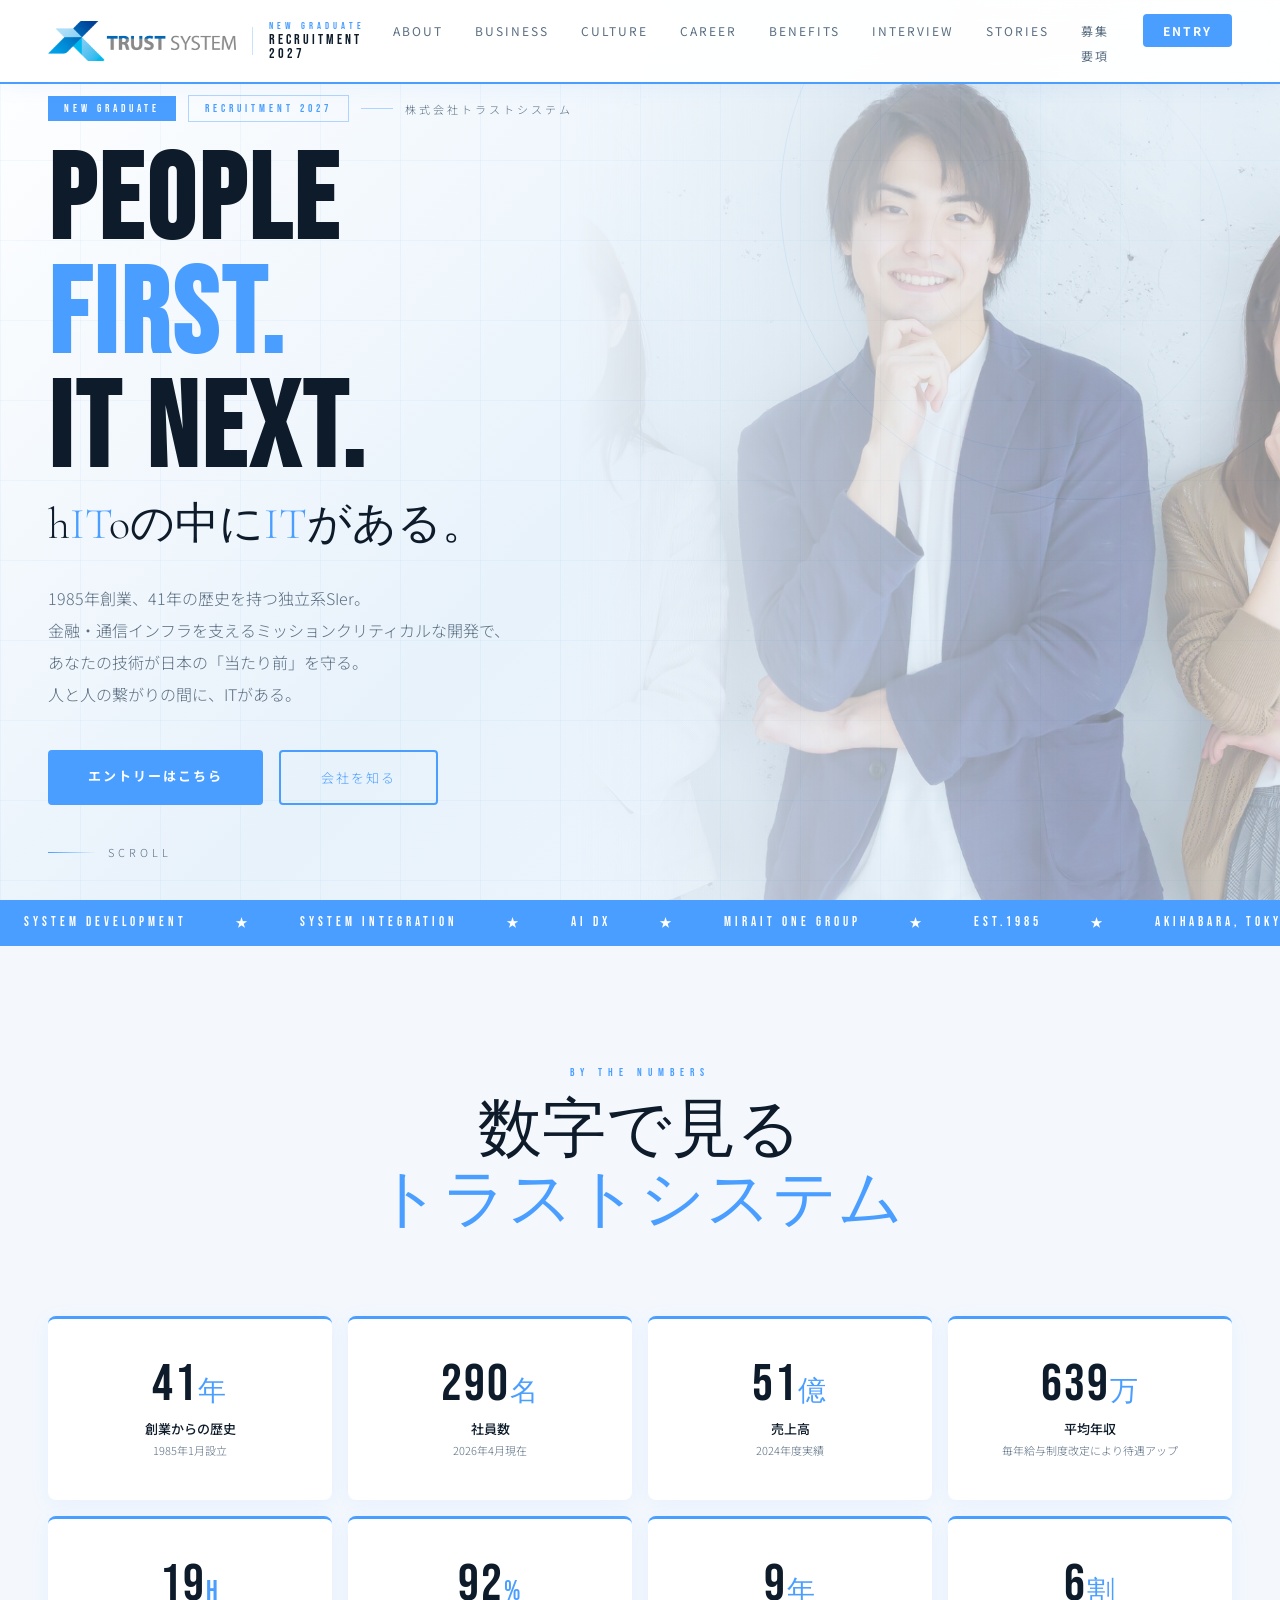
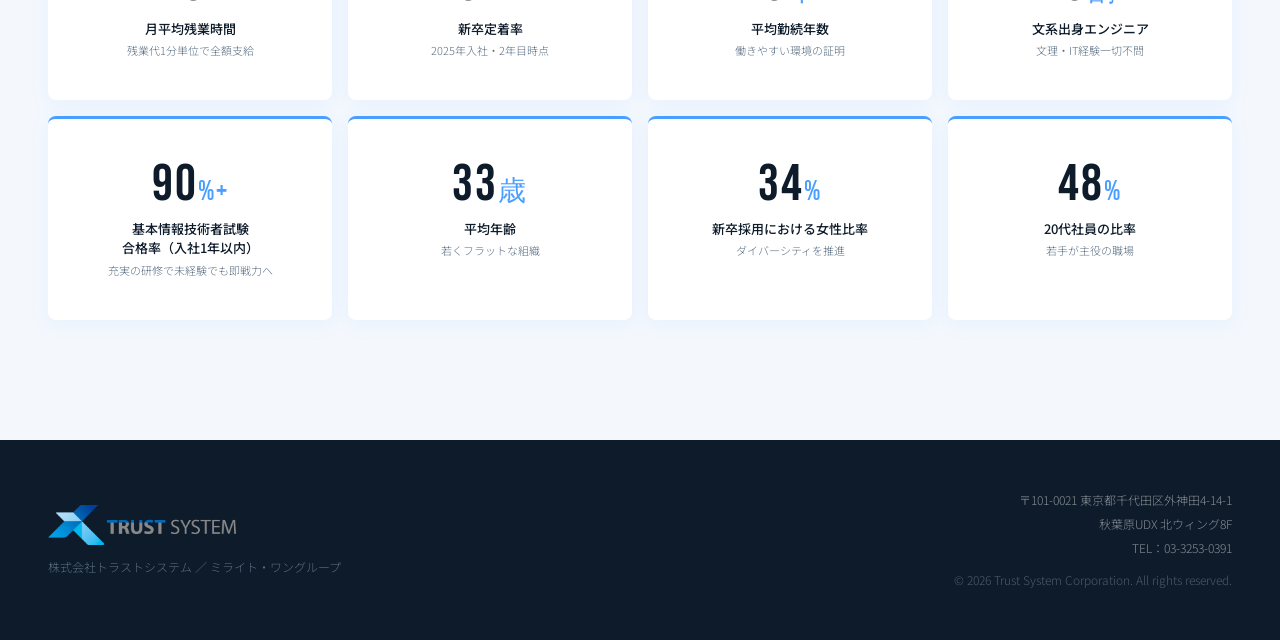
==== commit 83a376cc: "ロゴを新デザインに変更（logo_main.png） 全ページのナビゲーション・フッターのロゴ画像を 新デザイン（logo_main.png）に統一。  Co-Authored-By: Claude " ====
--- a/index.html
+++ b/index.html
@@ -1,4 +1,4 @@
-<!DOCTYPE html>
+﻿<!DOCTYPE html>
 <html lang="ja">
 <head>
 <meta charset="UTF-8">
@@ -14,9 +14,9 @@
 <nav>
   <a class="nav-logo" href="index.html">
     <!-- 正式ロゴ画像 -->
-    <img src="img/img_2.png" alt="株式会社トラストシステム" class="nav-logo-img" onerror="this.style.display=&#39;none&#39;;this.nextElementSibling.style.display=&#39;flex&#39;;">
+    <img src="img/logo_main.png" alt="株式会社トラストシステム" class="nav-logo-img" onerror="this.style.display=&#39;none&#39;;this.nextElementSibling.style.display=&#39;flex&#39;;">
     <!-- フォールバック用テキストロゴ -->
-    <span style="display:none;font-family:&#39;Bebas Neue&#39;,sans-serif;font-size:18px;letter-spacing:3px;color:#f0f4f8;">TRUST<span style="color:#4a9eff;">SYSTEM</span></span>
+    <span style="display:none;font-family:&#39;Bebas Neue&#39;,sans-serif;font-size:18px;letter-spacing:3px;color:#0d1b2a;">TRUST<span style="color:#4a9eff;">SYSTEM</span></span>
     <div class="nav-logo-divider"></div>
     <div class="nav-logo-badge">
       <span class="nav-logo-badge-top">New Graduate</span>
@@ -202,7 +202,7 @@
 </section>
 <footer>
   <div>
-    <div class="footer-logo"><img src="img/img_2.png" alt="株式会社トラストシステム"></div>
+    <div class="footer-logo"><img src="img/logo_main.png" alt="株式会社トラストシステム"></div>
     <p style="font-size:12px;color:var(--gray);margin-top:8px;">株式会社トラストシステム ／ ミライト・ワングループ</p>
   </div>
   <div class="footer-info">
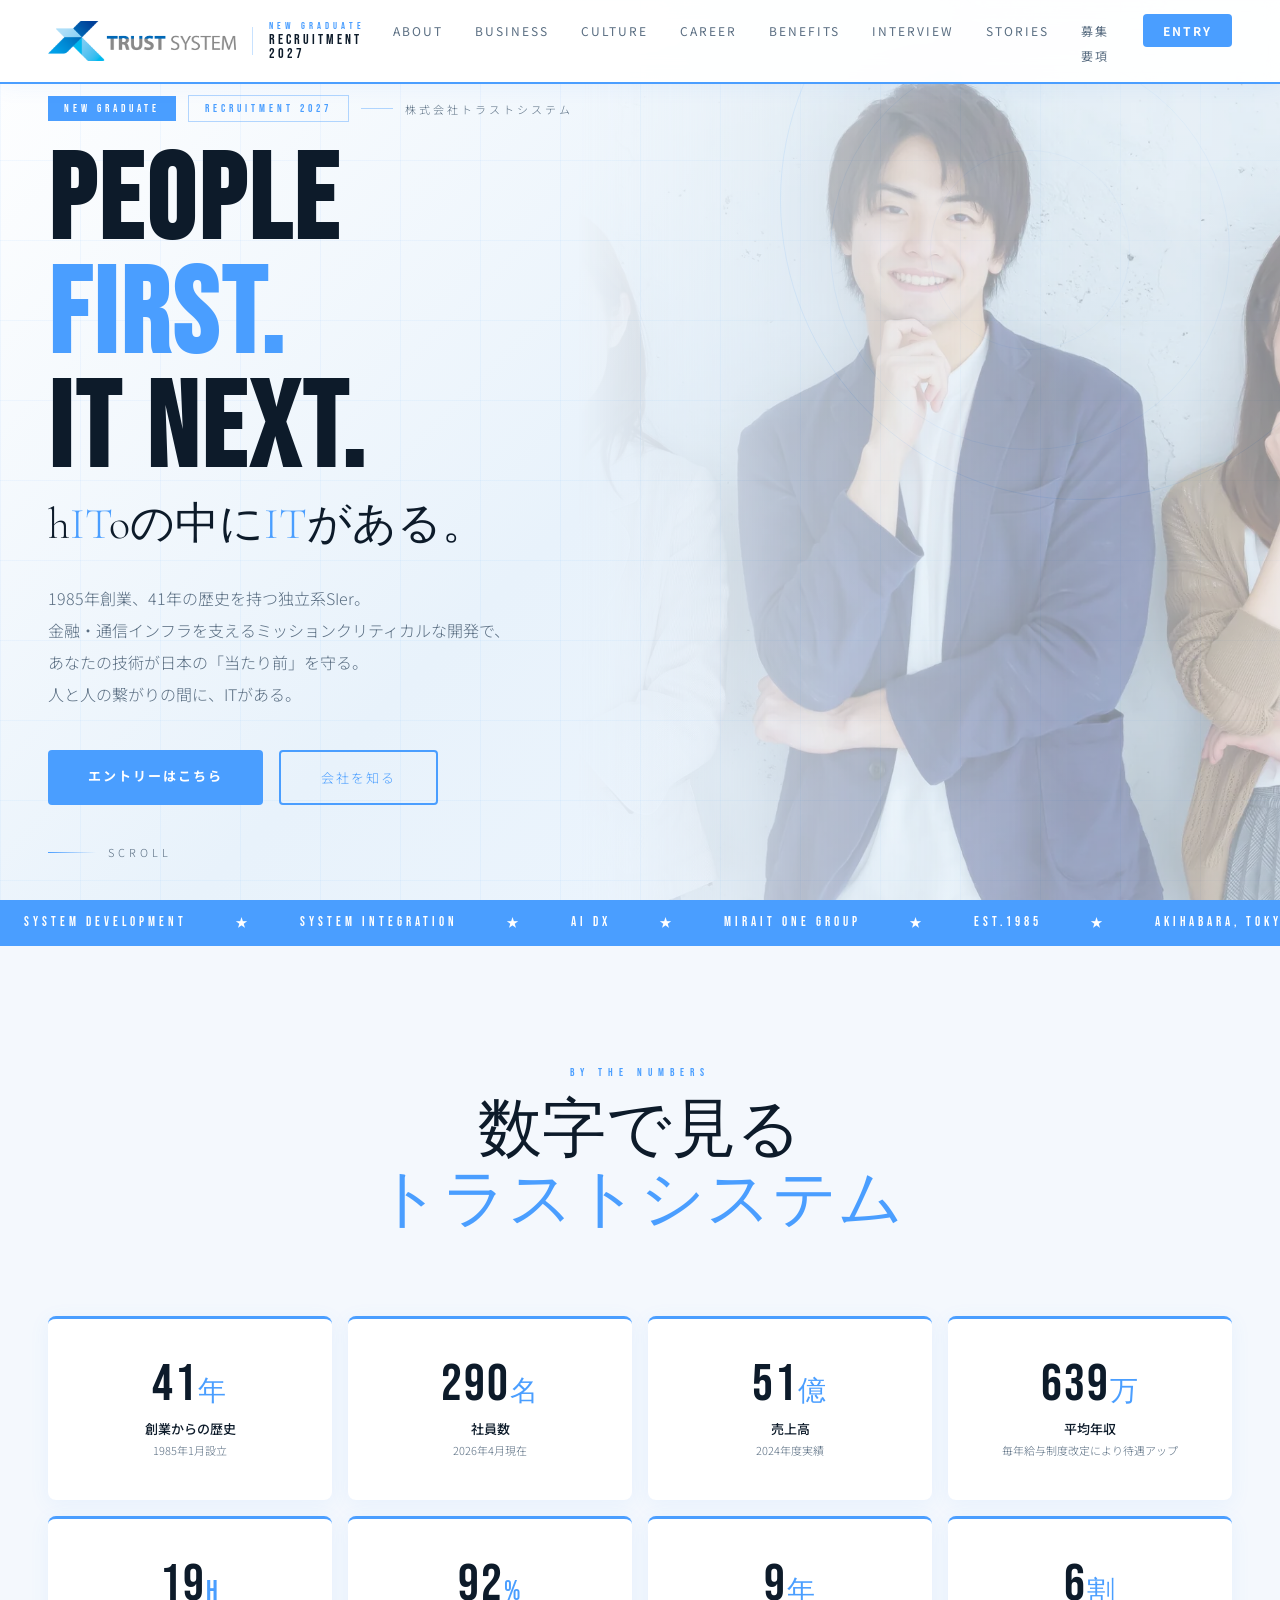
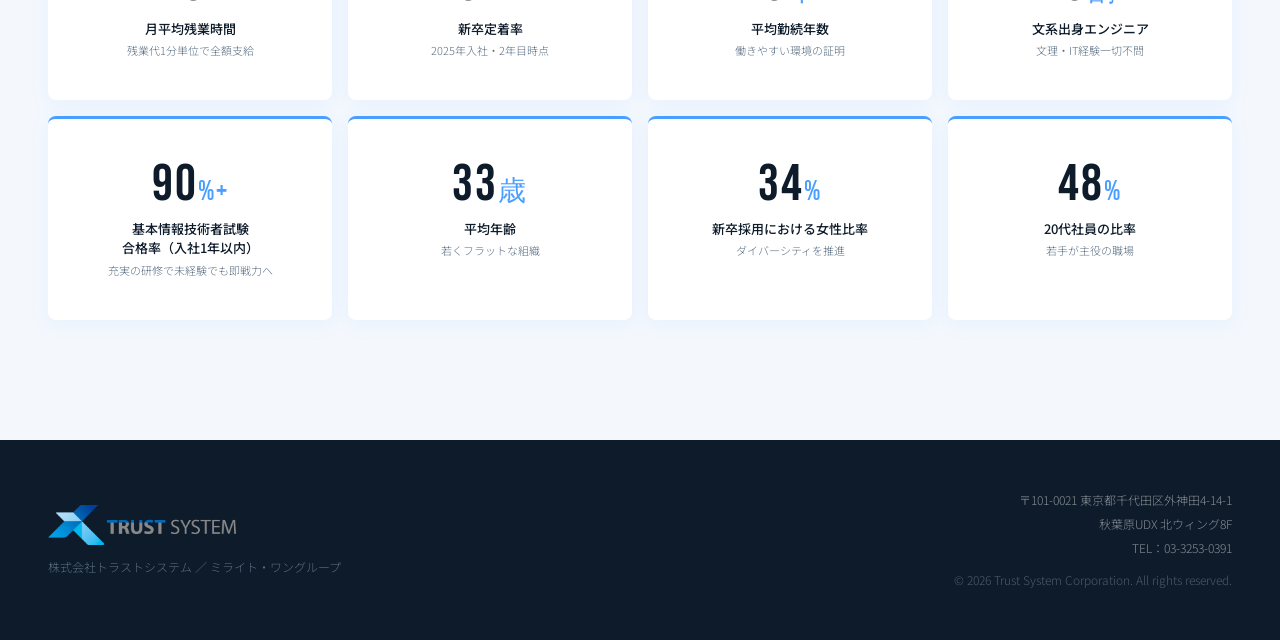
==== commit 72758d19: "AIO仕上げ: FAQ・Article・応募期限を追加、不要ファイルを整理 構造化データの拡充: - JobPosting に validThrough（2026-08-31）を追加 - インタビュー" ====
--- a/index.html
+++ b/index.html
@@ -1,21 +1,64 @@
-﻿<!DOCTYPE html>
+<!DOCTYPE html>
 <html lang="ja">
 <head>
 <meta charset="UTF-8">
 <meta name="viewport" content="width=device-width, initial-scale=1.0">
 <title>新卒採用 特設サイト | 株式会社トラストシステム 新卒採用</title>
+<meta name="description" content="株式会社トラストシステム 新卒採用サイト。金融・通信インフラを支える独立系IT企業が、2027年新卒採用の募集要項・カルチャー・キャリアパス・社員インタビューを紹介します。">
+<!-- OGP:START -->
+<link rel="canonical" href="https://kajiyaan.github.io/trustsystem_recruit/">
+<meta property="og:type" content="website">
+<meta property="og:site_name" content="株式会社トラストシステム 新卒採用">
+<meta property="og:locale" content="ja_JP">
+<meta property="og:title" content="新卒採用 特設サイト | 株式会社トラストシステム 新卒採用">
+<meta property="og:description" content="株式会社トラストシステム 新卒採用サイト。金融・通信インフラを支える独立系IT企業が、2027年新卒採用の募集要項・カルチャー・キャリアパス・社員インタビューを紹介します。">
+<meta property="og:url" content="https://kajiyaan.github.io/trustsystem_recruit/">
+<meta property="og:image" content="https://kajiyaan.github.io/trustsystem_recruit/img/ogp.jpg">
+<meta property="og:image:width" content="1200">
+<meta property="og:image:height" content="630">
+<meta name="twitter:card" content="summary_large_image">
+<meta name="twitter:title" content="新卒採用 特設サイト | 株式会社トラストシステム 新卒採用">
+<meta name="twitter:description" content="株式会社トラストシステム 新卒採用サイト。金融・通信インフラを支える独立系IT企業が、2027年新卒採用の募集要項・カルチャー・キャリアパス・社員インタビューを紹介します。">
+<meta name="twitter:image" content="https://kajiyaan.github.io/trustsystem_recruit/img/ogp.jpg">
+<!-- OGP:END -->
 <link rel="preconnect" href="https://fonts.googleapis.com">
 <link href="https://fonts.googleapis.com/css2?family=Noto+Sans+JP:wght@300;400;500;700&family=Bebas+Neue&family=Cormorant+Garamond:wght@300;400;600&display=swap" rel="stylesheet">
 <link rel="stylesheet" href="css/style_light.css">
 <link rel="icon" type="image/png" href="img/favicon.png">
+<script type="application/ld+json">
+{
+  "@context": "https://schema.org",
+  "@type": "Organization",
+  "name": "株式会社トラストシステム",
+  "alternateName": "Trust System Corporation",
+  "url": "https://kajiyaan.github.io/trustsystem_recruit/",
+  "logo": "https://kajiyaan.github.io/trustsystem_recruit/img/logo_main.png",
+  "foundingDate": "1985-01",
+  "telephone": "+81-3-3253-0391",
+  "address": {
+    "@type": "PostalAddress",
+    "streetAddress": "外神田4-14-1 秋葉原UDX 北ウィング8F",
+    "addressLocality": "千代田区",
+    "addressRegion": "東京都",
+    "postalCode": "101-0021",
+    "addressCountry": "JP"
+  },
+  "parentOrganization": {
+    "@type": "Organization",
+    "name": "ミライト・ワングループ"
+  },
+  "sameAs": [
+    "https://www.trustsystem.co.jp/",
+    "https://www.wantedly.com/companies/company_3952988"
+  ]
+}
+</script>
 </head>
 <body>
 <!-- NAV -->
 <nav>
   <a class="nav-logo" href="index.html">
-    <!-- 正式ロゴ画像 -->
     <img src="img/logo_main.png" alt="株式会社トラストシステム" class="nav-logo-img" onerror="this.style.display=&#39;none&#39;;this.nextElementSibling.style.display=&#39;flex&#39;;">
-    <!-- フォールバック用テキストロゴ -->
     <span style="display:none;font-family:&#39;Bebas Neue&#39;,sans-serif;font-size:18px;letter-spacing:3px;color:#0d1b2a;">TRUST<span style="color:#4a9eff;">SYSTEM</span></span>
     <div class="nav-logo-divider"></div>
     <div class="nav-logo-badge">
@@ -65,7 +108,7 @@
     z-index: 0;
     overflow: hidden;
   ">
-    <img src="img/img_1.jpeg" alt="トラストシステム 社員" style="
+    <img src="img/hero.webp" alt="トラストシステム 社員" style="
         width: 100%;
         height: 100%;
         object-fit: cover;
@@ -202,7 +245,7 @@
 </section>
 <footer>
   <div>
-    <div class="footer-logo"><img src="img/logo_main.png" alt="株式会社トラストシステム"></div>
+    <a class="footer-logo" href="index.html"><img src="img/logo_main.png" alt="株式会社トラストシステム"></a>
     <p style="font-size:12px;color:var(--gray);margin-top:8px;">株式会社トラストシステム ／ ミライト・ワングループ</p>
   </div>
   <div class="footer-info">
--- a/css/style_light.css
+++ b/css/style_light.css
@@ -707,3 +707,35 @@
     #sns [style*="grid-template-columns:repeat(3"] { grid-template-columns: 1fr !important; }
     [style*="grid-template-columns:repeat(3,1fr)"] { grid-template-columns: 1fr !important; }
   }
+
+  /* ===== FAQ ===== */
+  .faq-list { display: flex; flex-direction: column; gap: 20px; }
+  .faq-item {
+    background: var(--black);
+    border: 1px solid rgba(74,158,255,0.15);
+    border-radius: 4px;
+    padding: 28px 32px;
+  }
+  .faq-q {
+    font-size: 16px; font-weight: 700; color: var(--white);
+    margin: 0 0 12px; line-height: 1.7;
+    padding-left: 28px; position: relative;
+  }
+  .faq-q::before {
+    content: 'Q'; position: absolute; left: 0; top: 0;
+    font-family: 'Bebas Neue', sans-serif;
+    font-size: 18px; color: var(--accent); letter-spacing: 1px;
+  }
+  .faq-a {
+    font-size: 14px; color: var(--light-gray); line-height: 2;
+    margin: 0; padding-left: 28px; position: relative;
+  }
+  .faq-a::before {
+    content: 'A'; position: absolute; left: 0; top: 0;
+    font-family: 'Bebas Neue', sans-serif;
+    font-size: 18px; color: var(--gray); letter-spacing: 1px;
+  }
+  @media (max-width: 768px) {
+    #faq { padding: 60px 24px !important; }
+    .faq-item { padding: 22px 20px; }
+  }
